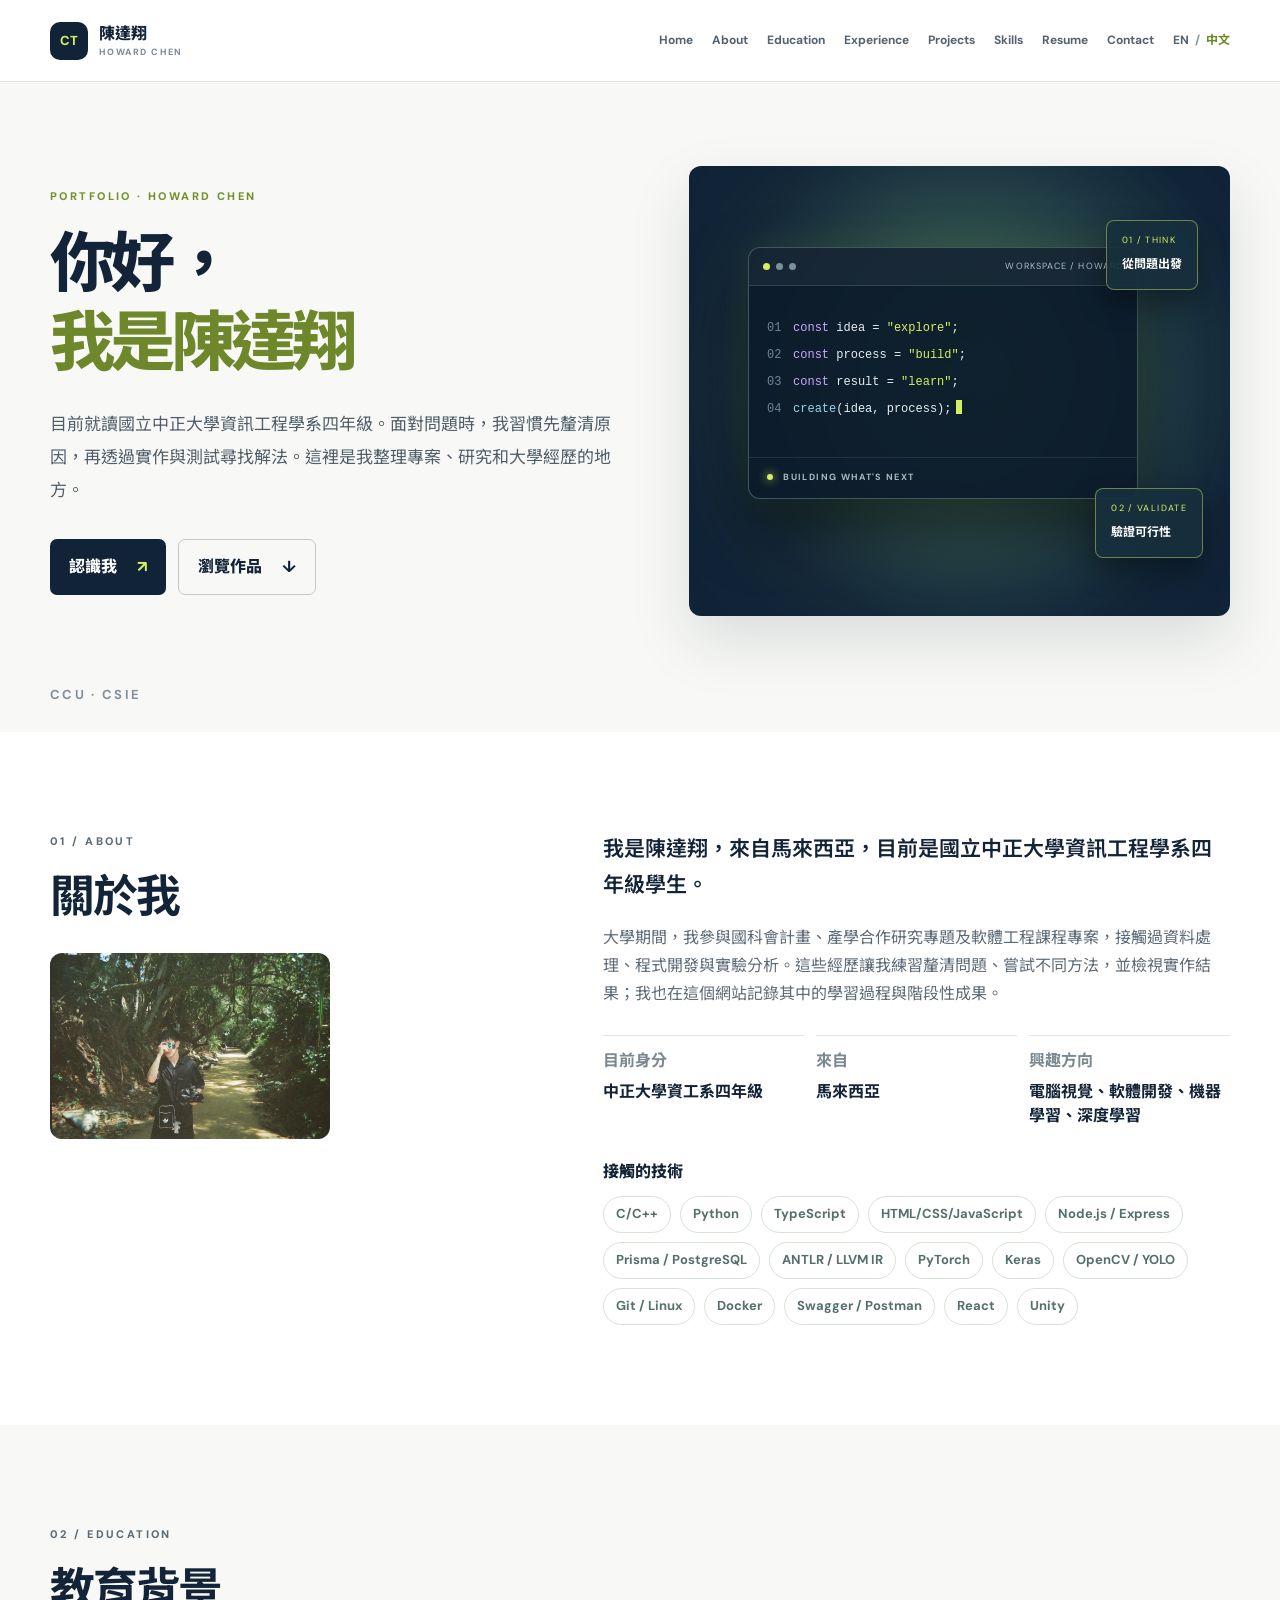
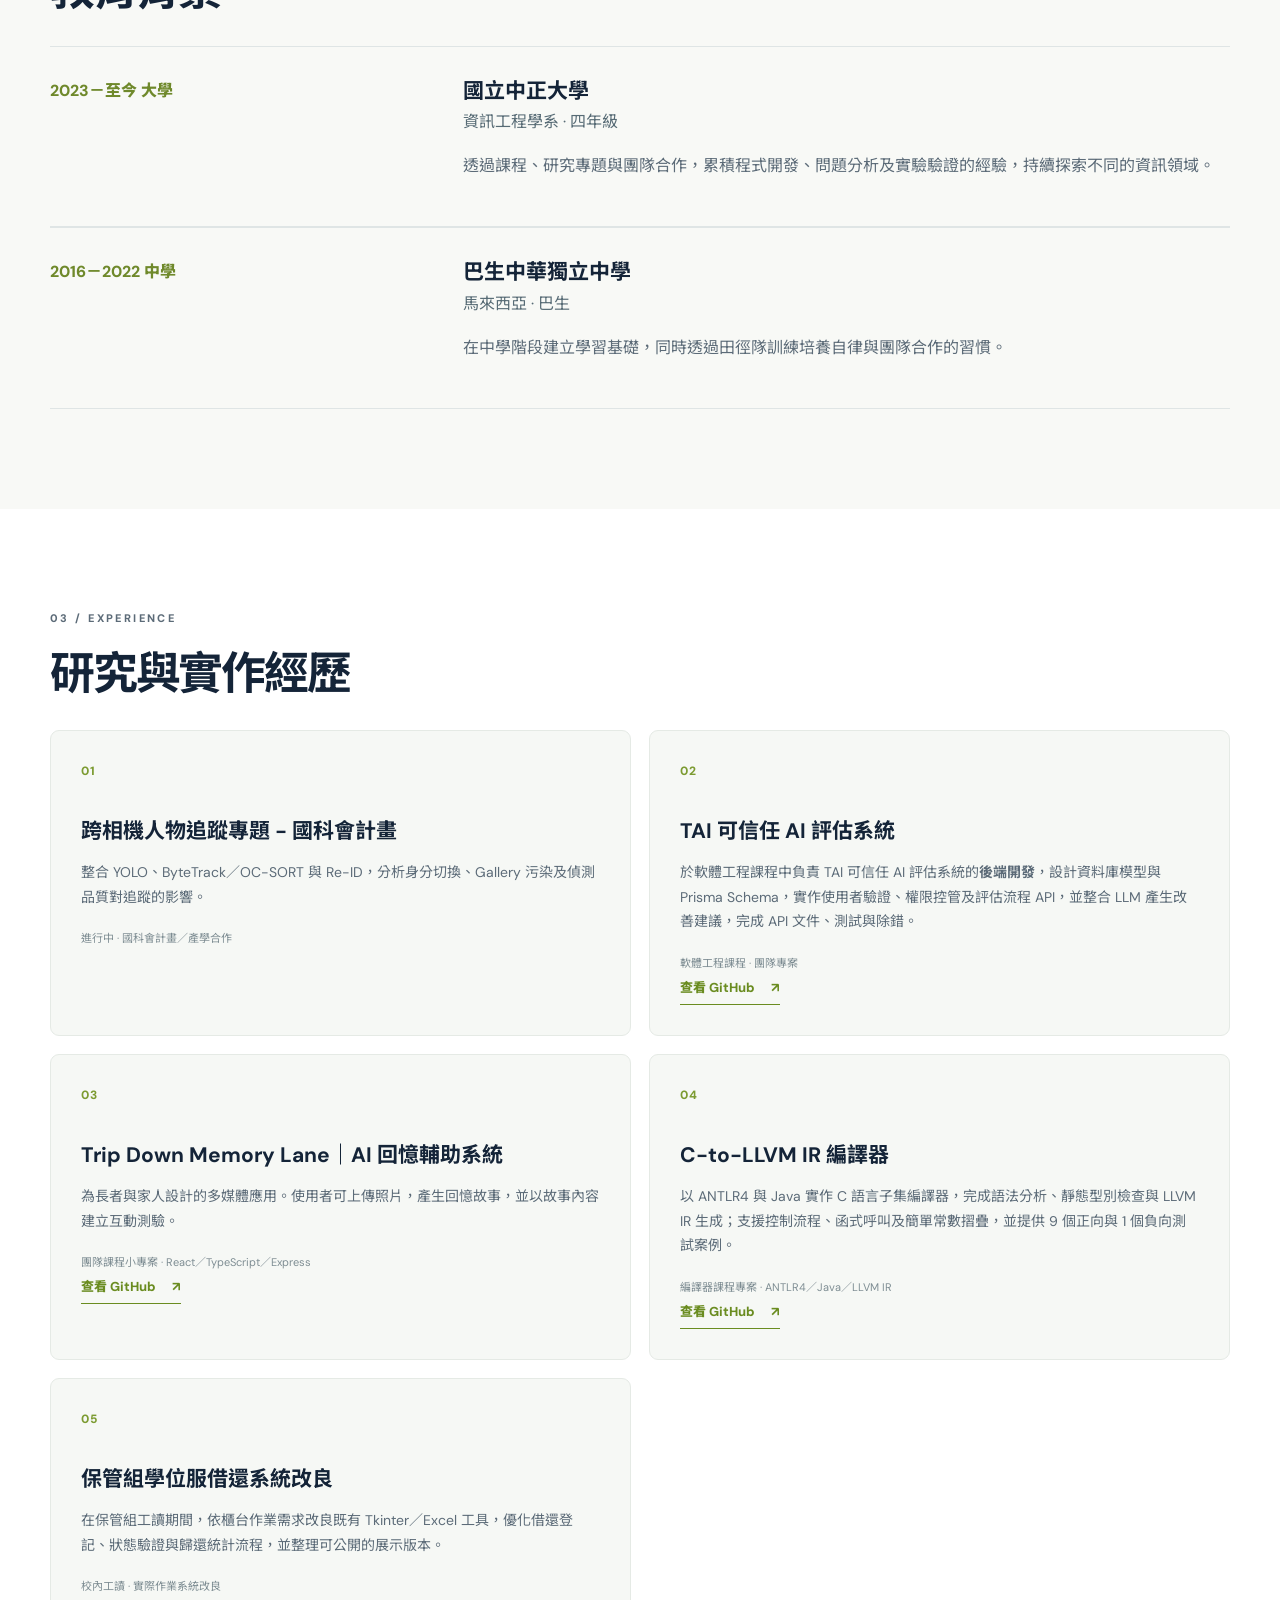
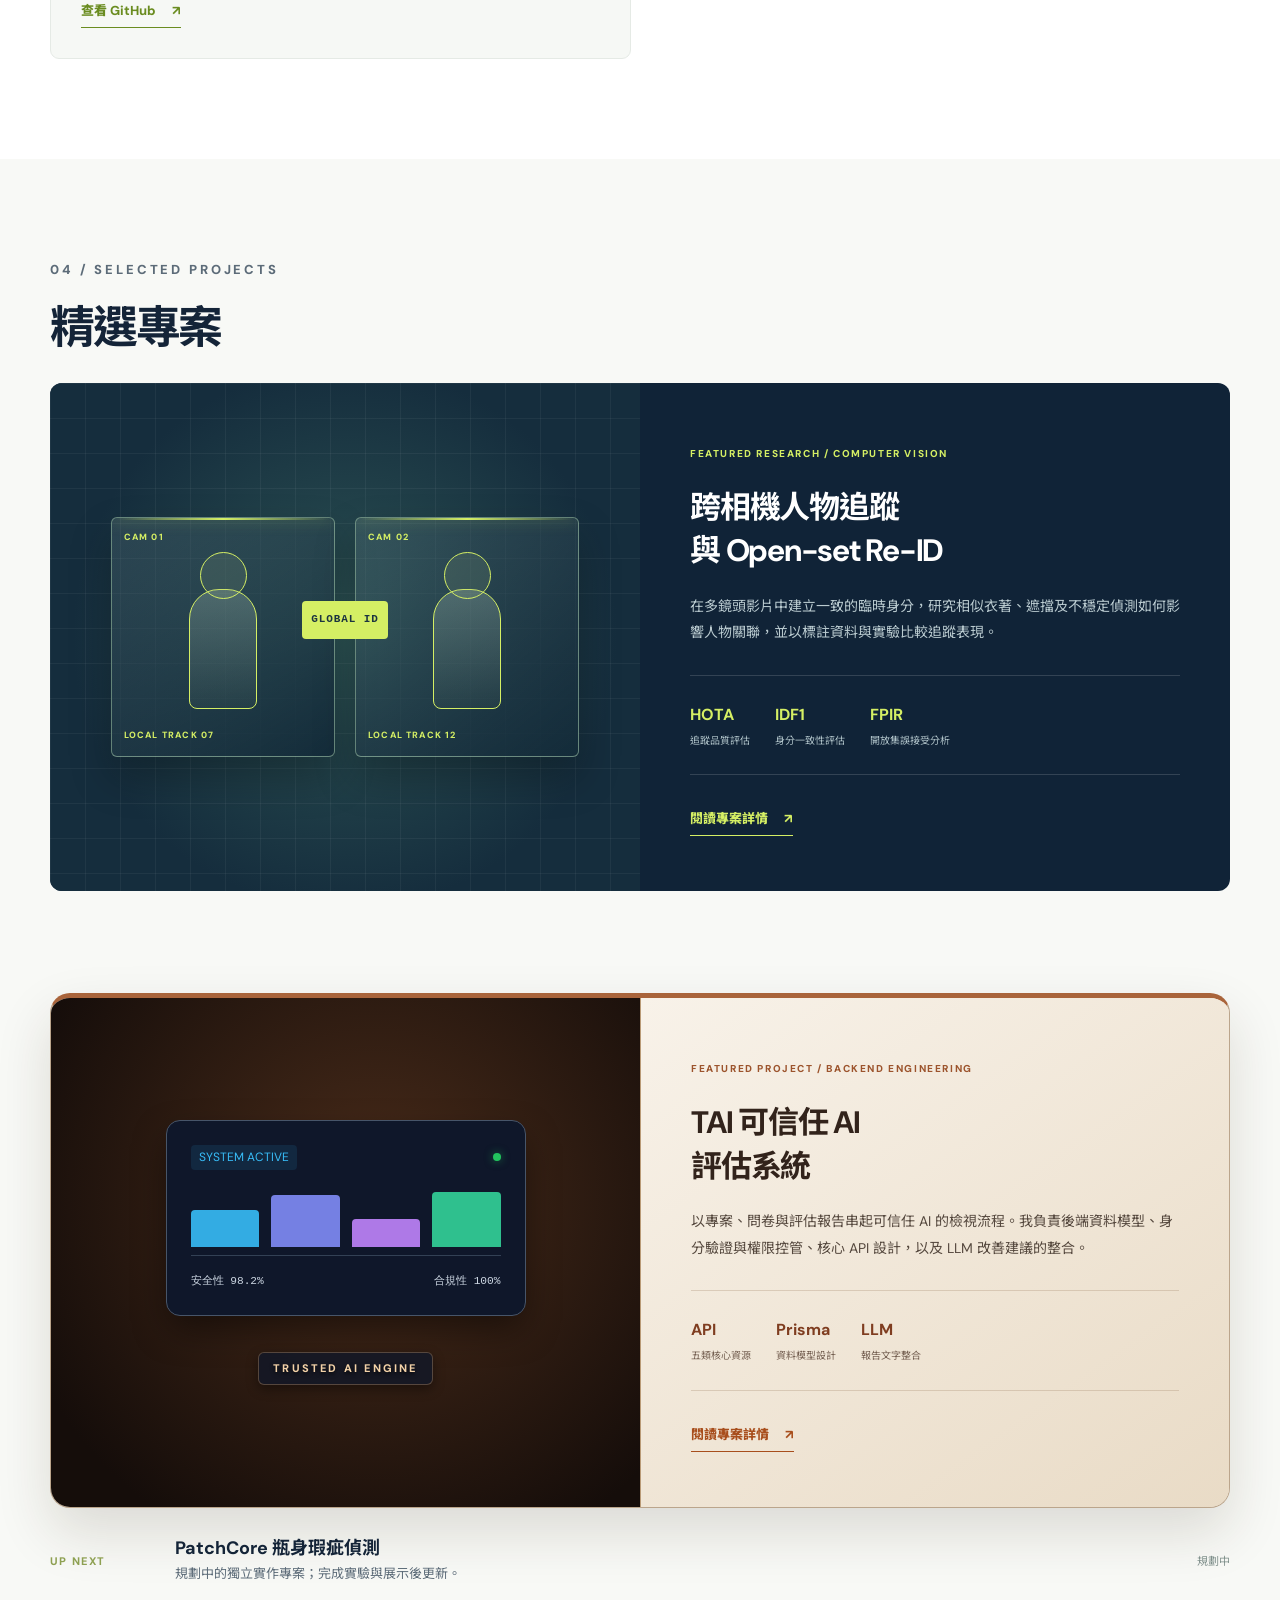
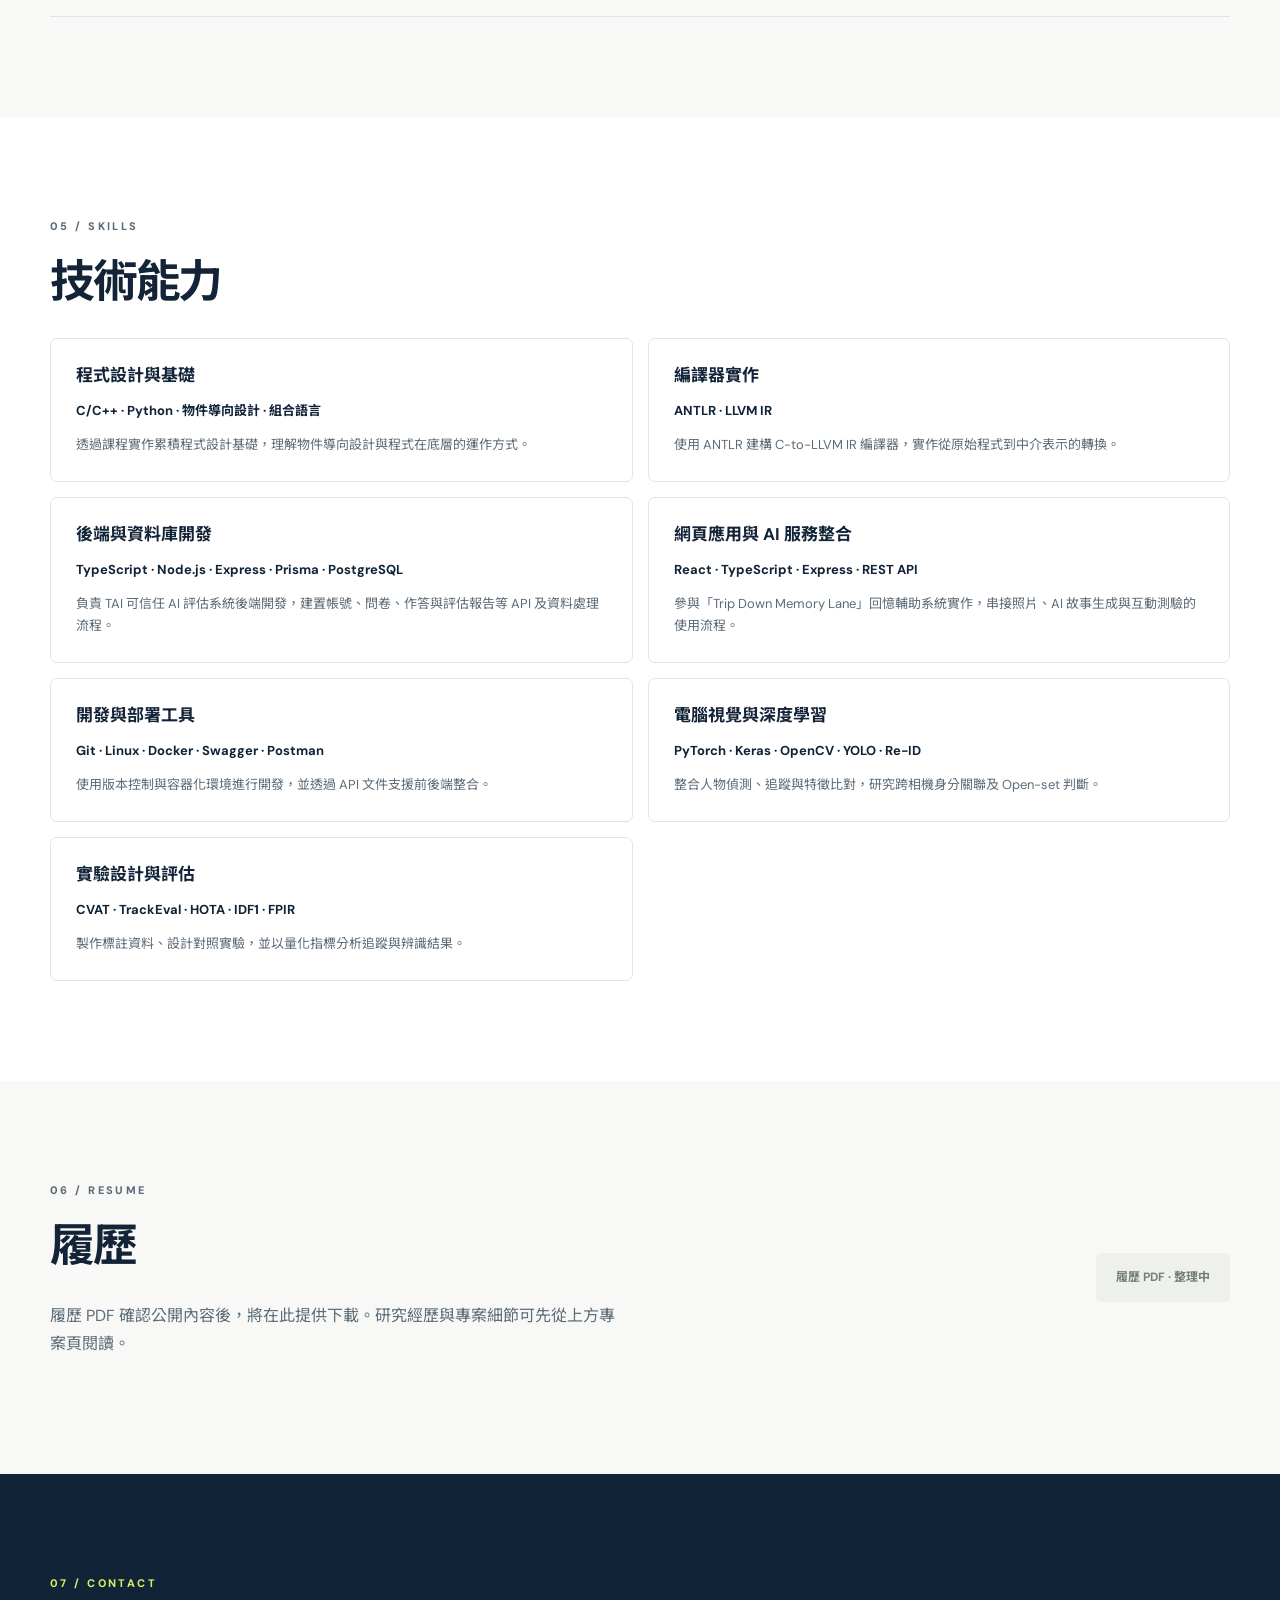
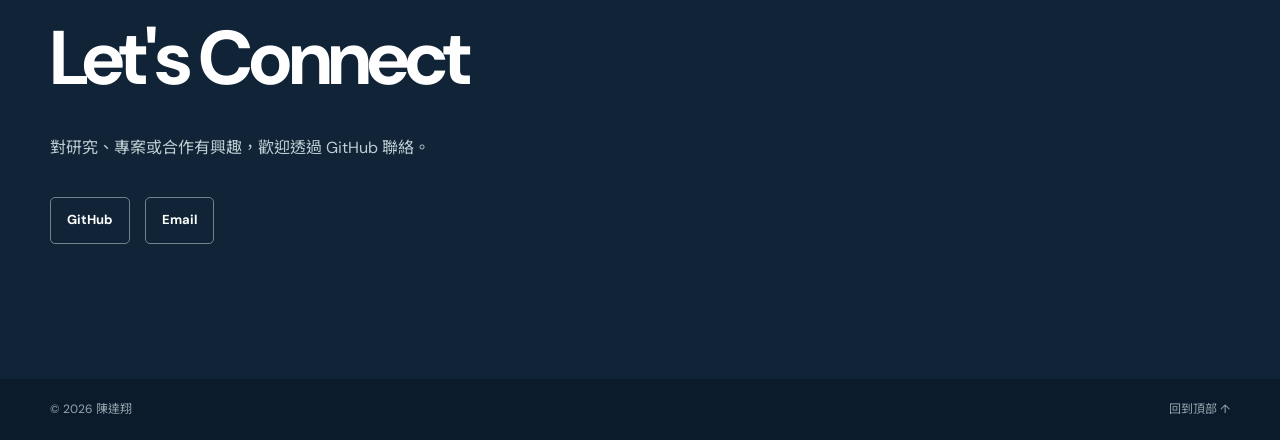
==== index-zh.html @ be0fce3b "Deploy bilingual portfolio website" ====
<!doctype html>
<html lang="zh-Hant">
<head>
  <meta charset="utf-8">
  <meta name="viewport" content="width=device-width, initial-scale=1">
  <meta name="description" content="陳達翔的個人網站，展示學習背景、技術能力與專案作品。">
  <title>陳達翔｜研究與作品集</title>
  <link rel="alternate" hreflang="en" href="index.html">
  <link rel="alternate" hreflang="zh-Hant" href="index-zh.html">
  <link rel="stylesheet" href="assets/style.css">
</head>
<body>
  <a class="skip" href="#main">跳至主要內容</a>

  <header class="site-header">
    <a class="brand" href="#home">
      <span class="brand-mark">CT</span>
      <span>陳達翔 <small>HOWARD CHEN</small></span>
    </a>

    <button
      class="menu-button"
      type="button"
      aria-expanded="false"
      aria-controls="site-nav"
    >
      選單 <span>☰</span>
    </button>

    <nav id="site-nav" aria-label="主要導覽">
      <a href="#home">Home</a>
      <a href="#about">About</a>
      <a href="#education">Education</a>
      <a href="#experience">Experience</a>
      <a href="#projects">Projects</a>
      <a href="#skills">Skills</a>
      <a href="#resume">Resume</a>
      <a href="#contact">Contact</a>
      <span class="language-switch" aria-label="語言切換"><a href="index.html" data-lang-switch lang="en">EN</a><span aria-hidden="true">/</span><a href="index-zh.html" data-lang-switch aria-current="page" lang="zh-Hant">中文</a></span>
    </nav>
  </header>

  <main id="main">
    <section class="hero wrap" id="home">
      <div class="hero-copy">
        <p class="eyebrow">PORTFOLIO · HOWARD CHEN</p>
        <h1>你好，<br><em>我是陳達翔</em></h1>
        <p class="lead">目前就讀國立中正大學資訊工程學系四年級。面對問題時，我習慣先釐清原因，再透過實作與測試尋找解法。這裡是我整理專案、研究和大學經歷的地方。</p>

        <div class="actions">
          <a class="button primary" href="#about">
            認識我 <span>↗</span>
          </a>
          <a class="button secondary" href="#projects">
            瀏覽作品 <span>↓</span>
          </a>
        </div>
      </div>

      <div class="hero-art hero-workspace" aria-hidden="true">
        <div class="workspace-glow"></div>

        <div class="workspace-window">
          <div class="workspace-toolbar">
            <span></span><span></span><span></span>
            <small>WORKSPACE / HOWARD</small>
          </div>

          <div class="workspace-content">
            <div class="workspace-line"><i>01</i><span class="code-purple">const</span> idea = <span class="code-green">"explore"</span>;</div>
            <div class="workspace-line"><i>02</i><span class="code-purple">const</span> process = <span class="code-green">"build"</span>;</div>
            <div class="workspace-line"><i>03</i><span class="code-purple">const</span> result = <span class="code-green">"learn"</span>;</div>
            <div class="workspace-line"><i>04</i><span class="code-blue">create</span>(idea, process);<b class="cursor"></b></div>
          </div>

          <div class="workspace-footer">
            <span class="workspace-live"></span>
            BUILDING WHAT'S NEXT
          </div>
        </div>

        <div class="workspace-note note-top">
          <small>01 / THINK</small>
          <strong>從問題出發</strong>
        </div>
        <div class="workspace-note note-bottom">
          <small>02 / VALIDATE</small>
          <strong>驗證可行性</strong>
        </div>
      </div>

      <div class="hero-foot">
        <span>CCU · CSIE</span>
      </div>
    </section>

    <section class="section light" id="about">
      <div class="wrap two-col">
        <div>
          <p class="eyebrow">01 / ABOUT</p>
          <h2>關於我</h2>
          <div class="about-photo">
            <img src="assets/me.jpg" alt="陳達翔">
          </div>
        </div>

        <div>
          <p class="body-large">我是陳達翔，來自馬來西亞，目前是國立中正大學資訊工程學系四年級學生。</p>
          <p>大學期間，我參與國科會計畫、產學合作研究專題及軟體工程課程專案，接觸過資料處理、程式開發與實驗分析。這些經歷讓我練習釐清問題、嘗試不同方法，並檢視實作結果；我也在這個網站記錄其中的學習過程與階段性成果。</p>

          <div class="about-facts">
            <div>
              <span>目前身分</span>
              <strong>中正大學資工系四年級</strong>
            </div>
            <div>
              <span>來自</span>
              <strong>馬來西亞</strong>
            </div>
            <div>
              <span>興趣方向</span>
              <strong>電腦視覺、軟體開發、機器學習、深度學習</strong>
            </div>
          </div>

          <p class="about-label">接觸的技術</p>
          <div class="tag-row">
            <span>C/C++</span>
            <span>Python</span>
            <span>TypeScript</span>
            <span>HTML/CSS/JavaScript</span>
            <span>Node.js / Express</span>
            <span>Prisma / PostgreSQL</span>
            <span>ANTLR / LLVM IR</span>
            <span>PyTorch</span>
            <span>Keras</span>
            <span>OpenCV / YOLO</span>
            <span>Git / Linux</span>
            <span>Docker</span>
            <span>Swagger / Postman</span>
            <span>React</span>
            <span>Unity</span>
          </div>
        </div>
      </div>
    </section>

    <section class="section" id="education">
      <div class="wrap">
        <p class="eyebrow">02 / EDUCATION</p>
        <h2>教育背景</h2>

        <article class="timeline-card">
          <div class="timeline-date">
            <span>2023－至今</span>
            <span>大學</span>
          </div>
          <div>
            <h3>國立中正大學</h3>
            <p class="subtitle">資訊工程學系 · 四年級</p>
            <p>透過課程、研究專題與團隊合作，累積程式開發、問題分析及實驗驗證的經驗，持續探索不同的資訊領域。</p>
          </div>
        </article>

        <article class="timeline-card">
          <div class="timeline-date">
            <span>2016－2022</span>
            <span>中學</span>
          </div>
          <div>
            <h3>巴生中華獨立中學</h3>
            <p class="subtitle">馬來西亞 · 巴生</p>
            <p>在中學階段建立學習基礎，同時透過田徑隊訓練培養自律與團隊合作的習慣。</p>
          </div>
        </article>
      </div>
    </section>

  <section class="section light" id="experience">
    <div class="wrap">
      <p class="eyebrow">03 / EXPERIENCE</p>
      <h2>研究與實作經歷</h2>

      <div class="experience-grid">
        <article class="card">
          <span class="card-index">01</span>
          <h3>跨相機人物追蹤專題 - 國科會計畫</h3>
          <p>整合 YOLO、ByteTrack／OC-SORT 與 Re-ID，分析身分切換、Gallery 污染及偵測品質對追蹤的影響。</p>
          <span class="card-note">進行中 · 國科會計畫／產學合作</span>
        </article>

        <article class="card">
          <span class="card-index">02</span>
          <h3>TAI 可信任 AI 評估系統</h3>
          <p>於軟體工程課程中負責 TAI 可信任 AI 評估系統的<b>後端開發</b>，設計資料庫模型與 Prisma Schema，實作使用者驗證、權限控管及評估流程 API，並整合 LLM 產生改善建議，完成 API 文件、測試與除錯。</p>
          <span class="card-note">軟體工程課程 · 團隊專案</span>
          <a class="text-link"
            href="https://github.com/TAI-trustworthy-ai-lab"
            target="_blank"
            rel="noopener noreferrer">
            查看 GitHub <span>↗</span>
          </a>
        </article>

        <article class="card">
          <span class="card-index">03</span>
          <h3>Trip Down Memory Lane｜AI 回憶輔助系統</h3>
          <p>為長者與家人設計的多媒體應用。使用者可上傳照片，產生回憶故事，並以故事內容建立互動測驗。</p>
          <span class="card-note">團隊課程小專案 · React／TypeScript／Express</span>
          <a class="text-link"
            href="https://github.com/TripDownMemoryLane/TripDownMemoryLane-final"
            target="_blank"
            rel="noopener noreferrer">
            查看 GitHub <span>↗</span>
          </a>
        </article>

        <article class="card">
          <span class="card-index">04</span>
          <h3>C-to-LLVM IR 編譯器</h3>
          <p>以 ANTLR4 與 Java 實作 C 語言子集編譯器，完成語法分析、靜態型別檢查與 LLVM IR 生成；支援控制流程、函式呼叫及簡單常數摺疊，並提供 9 個正向與 1 個負向測試案例。</p>
          <span class="card-note">編譯器課程專案 · ANTLR4／Java／LLVM IR</span>
          <a class="text-link"
            href="https://github.com/cts0424/c-subset-to-llvm-ir"
            target="_blank"
            rel="noopener noreferrer">
            查看 GitHub <span>↗</span>
          </a>
        </article>

        <article class="card">
          <span class="card-index">05</span>
          <h3>保管組學位服借還系統改良</h3>
          <p>在保管組工讀期間，依櫃台作業需求改良既有 Tkinter／Excel 工具，優化借還登記、狀態驗證與歸還統計流程，並整理可公開的展示版本。</p>
          <span class="card-note">校內工讀 · 實際作業系統改良</span>
          <a class="text-link"
            href="https://github.com/cts0424/graduation-gown-return-system"
            target="_blank"
            rel="noopener noreferrer">
            查看 GitHub <span>↗</span>
          </a>
        </article>
      </div>
    </div>
  </section>

    <section class="section projects-section" id="projects">
      <div class="wrap">
        <div class="section-top">
          <div>
            <p class="eyebrow">04 / SELECTED PROJECTS</p>
            <h2>精選專案</h2>
          </div>
        </div>

        <article class="featured">
          <div class="featured-visual">
            <div class="camera cam-a">
              <span>CAM 01</span>
              <div class="person"></div>
              <small>LOCAL TRACK 07</small>
            </div>

            <div class="connector">GLOBAL ID</div>

            <div class="camera cam-b">
              <span>CAM 02</span>
              <div class="person"></div>
              <small>LOCAL TRACK 12</small>
            </div>
          </div>

          <div class="featured-content">
            <span class="project-type">FEATURED RESEARCH / COMPUTER VISION</span>
            <h3>跨相機人物追蹤<br>與 Open-set Re-ID</h3>
            <p>在多鏡頭影片中建立一致的臨時身分，研究相似衣著、遮擋及不穩定偵測如何影響人物關聯，並以標註資料與實驗比較追蹤表現。</p>

            <div class="metric-grid">
              <div>
                <strong>HOTA</strong>
                <span>追蹤品質評估</span>
              </div>
              <div>
                <strong>IDF1</strong>
                <span>身分一致性評估</span>
              </div>
              <div>
                <strong>FPIR</strong>
                <span>開放集誤接受分析</span>
              </div>
            </div>

            <a class="text-link" href="projects/reid-zh.html">
              閱讀專案詳情 <span>↗</span>
            </a>
          </div>
        </article>

        <article class="featured tai-featured" aria-labelledby="tai-feature-title">
          <div class="featured-visual tai-visual" aria-hidden="true">
            <div class="tai-dashboard-card">
              <div class="tai-header">
                <span class="badge">SYSTEM ACTIVE</span>
                <span class="status-dot"></span>
              </div>
              <div class="tai-body">
                <div class="bar-chart">
                  <span style="height: 60%;"></span>
                  <span style="height: 85%;"></span>
                  <span style="height: 45%;"></span>
                  <span style="height: 90%;"></span>
                </div>
                <div class="tai-metrics-preview">
                  <span>安全性 98.2%</span>
                  <span>合規性 100%</span>
                </div>
              </div>
            </div>
            <span class="tai-visual-caption">TRUSTED AI ENGINE</span>
          </div>

          <div class="featured-content">
            <span class="project-type">FEATURED PROJECT / BACKEND ENGINEERING</span>
            <h3 id="tai-feature-title">TAI 可信任 AI<br>評估系統</h3>
            <p>以專案、問卷與評估報告串起可信任 AI 的檢視流程。我負責後端資料模型、身分驗證與權限控管、核心 API 設計，以及 LLM 改善建議的整合。</p>
            <div class="metric-grid tai-capabilities">
              <div><strong>API</strong><span>五類核心資源</span></div>
              <div><strong>Prisma</strong><span>資料模型設計</span></div>
              <div><strong>LLM</strong><span>報告文字整合</span></div>
            </div>
            <a class="text-link" href="projects/tai-zh.html">閱讀專案詳情 <span aria-hidden="true">↗</span></a>
          </div>
        </article>


        <div class="upcoming">
          <span>UP NEXT</span>
          <div>
            <h3>PatchCore 瓶身瑕疵偵測</h3>
            <p>規劃中的獨立實作專案；完成實驗與展示後更新。</p>
          </div>
          <span class="status">規劃中</span>
        </div>
      </div>
    </section>

    <section class="section light" id="skills">
      <div class="wrap">
        <p class="eyebrow">05 / SKILLS</p>
        <h2>技術能力</h2>

        <div class="skill-grid">
          <div>
            <h3>程式設計與基礎</h3>
            <p class="skill-tools">C/C++ · Python · 物件導向設計 · 組合語言</p>
            <p>透過課程實作累積程式設計基礎，理解物件導向設計與程式在底層的運作方式。</p>
          </div>

          <div>
            <h3>編譯器實作</h3>
            <p class="skill-tools">ANTLR · LLVM IR</p>
            <p>使用 ANTLR 建構 C-to-LLVM IR 編譯器，實作從原始程式到中介表示的轉換。</p>
          </div>

          <div>
            <h3>後端與資料庫開發</h3>
            <p class="skill-tools">TypeScript · Node.js · Express · Prisma · PostgreSQL</p>
            <p>負責 TAI 可信任 AI 評估系統後端開發，建置帳號、問卷、作答與評估報告等 API 及資料處理流程。</p>
          </div>

            <div>
            <h3>網頁應用與 AI 服務整合</h3>
            <p class="skill-tools">React · TypeScript · Express · REST API</p>
            <p>參與「Trip Down Memory Lane」回憶輔助系統實作，串接照片、AI 故事生成與互動測驗的使用流程。</p>
          </div>

          <div>
            <h3>開發與部署工具</h3>
            <p class="skill-tools">Git · Linux · Docker · Swagger · Postman</p>
            <p>使用版本控制與容器化環境進行開發，並透過 API 文件支援前後端整合。</p>
          </div>

          <div>
            <h3>電腦視覺與深度學習</h3>
            <p class="skill-tools">PyTorch · Keras · OpenCV · YOLO · Re-ID</p>
            <p>整合人物偵測、追蹤與特徵比對，研究跨相機身分關聯及 Open-set 判斷。</p>
          </div>

          <div>
            <h3>實驗設計與評估</h3>
            <p class="skill-tools">CVAT · TrackEval · HOTA · IDF1 · FPIR</p>
            <p>製作標註資料、設計對照實驗，並以量化指標分析追蹤與辨識結果。</p>
          </div>
        </div>
      </div>
    </section>

    <section class="section" id="resume">
      <div class="wrap resume-row">
        <div>
          <p class="eyebrow">06 / RESUME</p>
          <h2>履歷</h2>
          <p>履歷 PDF 確認公開內容後，將在此提供下載。研究經歷與專案細節可先從上方專案頁閱讀。</p>
        </div>
        <span class="disabled-link" aria-label="履歷即將提供">履歷 PDF · 整理中</span>
      </div>
    </section>

    <section class="section contact-section" id="contact">
      <div class="wrap">
        <p class="eyebrow">07 / CONTACT</p>
        <h2>Let's Connect</h2>
        <p>對研究、專案或合作有興趣，歡迎透過 GitHub 聯絡。</p>

        <div class="contact-links">
          <a href="https://github.com/cts0424" target="_blank" rel="noopener noreferrer">
            GitHub
          </a>
          <a href="mailto:tatsiangchen@gmail.com">
            Email
          </a>
        </div>
      </div>
    </section>
  </main>

  <footer class="footer">
    <div class="wrap">
      <span>© <span id="year"></span> 陳達翔</span>
      <a href="#home">回到頂部 ↑</a>
    </div>
  </footer>

  <script src="assets/main.js"></script>
</body>
</html>
---- assets/style.css ----
@import url('https://fonts.googleapis.com/css2?family=DM+Sans:wght@400;500;600;700&family=Noto+Sans+TC:wght@400;500;600;700;800&display=swap');
:root {
    --ink:#142438;
    --muted:#5c6b78;
    --paper:#f8f9f6;
    --white:#fff;
    --accent:#d5ef64;
    --line:#dfe5e5;
    --dark:#102337
}

* {
    box-sizing:border-box
}

html {
    scroll-behavior:smooth
}

body {
    margin:0;
    color:var(--ink);
    background:var(--paper);
    font-family:'DM Sans','Noto Sans TC',sans-serif;
    line-height:1.75
}

a {
    color:inherit;
    text-decoration:none
}

button {
    font:inherit
}

.wrap {
    width:min(1180px,calc(100% - 64px));
    margin:auto
}

.skip {
    position:absolute;
    top:-100px;
    left:12px;
    background:var(--accent);
    z-index:20;
    padding:8px
}

.skip:focus {
    top:8px
}

.site-header {
    height:82px;
    display:flex;
    align-items:center;
    justify-content:space-between;
    gap:24px;
    padding:0 max(32px,calc((100vw - 1180px)/2));
    background:#fff;
    border-bottom:1px solid var(--line);
    position:sticky;
    top:0;
    z-index:10
}

.brand {
    display:flex;
    align-items:center;
    gap:11px;
    font-size:16px;
    font-weight:800;
    line-height:1.2;
    white-space:nowrap
}

.brand small {
    display:block;
    margin-top:4px;
    font-size:9px;
    font-weight:700;
    letter-spacing:.16em;
    color:#7a8994
}

.brand-mark {
    display:grid;
    place-items:center;
    width:38px;
    height:38px;
    background:var(--dark);
    color:var(--accent);
    border-radius:10px;
    font-size:13px;
    letter-spacing:.02em
}

.site-header nav {
    display:flex;
    align-items:center;
    gap:19px
}

.site-header nav a {
    font-size:12px;
    font-weight:700;
    color:#526270;
    transition:color .2s
}

.site-header nav a:hover,.back-link:hover {
    color:#829a17
}

.menu-button {
    display:none
}

.back-link {
    font-size:13px;
    font-weight:700
}

.hero {
    min-height:650px;
    display:grid;
    grid-template-columns:1.05fr .95fr;
    align-items:center;
    gap:40px;
    position:relative;
    padding-top:46px;
    padding-bottom:78px
}

.hero-copy {
    position:relative;
    z-index:1
}

.eyebrow {
    font-size:11px;
    font-weight:800;
    letter-spacing:.22em;
    color:#719129;
    text-transform:uppercase;
    margin:0 0 18px
}

.hero h1,.detail-hero h1 {
    font-size:clamp(42px,5.1vw,72px);
    letter-spacing:-.07em;
    line-height:1.22;
    margin:0 0 25px;
    font-weight:800
}

.hero h1 em,.detail-hero h1 em {
    font-style:normal;
    color:#6d872a
}

.lead {
    font-size:17px;
    line-height:1.95;
    max-width:590px;
    color:#4f5e6a
}

.actions {
    display:flex;
    gap:12px;
    margin-top:32px
}

.button {
    display:inline-flex;
    gap:20px;
    justify-content:space-between;
    align-items:center;
    padding:13px 19px;
    border-radius:7px;
    font-size:16px;
    font-weight:800
}

.button.primary {
    background:var(--dark);
    color:#fff
}

.button.primary span {
    color:var(--accent)
}

.button.secondary {
    border:1px solid #bfc9cb
}

.hero-art {
    height:450px;
    position:relative;
    overflow:hidden;
    border-radius:12px;
    background:radial-gradient(circle at 58% 43%,#334f56,#112639 60%,#0d1c2e);
    box-shadow:0 25px 60px #10233720
}

.grid {
    position:absolute;
    inset:0;
    background-image:linear-gradient(#ffffff12 1px,transparent 1px),linear-gradient(90deg,#ffffff12 1px,transparent 1px);
    background-size:44px 44px;
    transform:perspective(400px) rotateX(20deg) scale(1.3)
}

.orbit {
    position:absolute;
    border:1px solid #d5ef6480;
    border-radius:50%;
    left:50%;
    top:48%;
    transform:translate(-50%,-50%)
}

.orbit-a {
    width:240px;
    height:240px;
    box-shadow:0 0 70px #d5ef641a
}

.orbit-b {
    width:350px;
    height:350px;
    border-color:#d5ef6429
}

.signal {
    position:absolute;
    width:13px;
    height:13px;
    border-radius:50%;
    background:var(--accent);
    box-shadow:0 0 0 9px #d5ef6426,0 0 32px var(--accent)
}

.s1 {
    left:28%;
    top:28%
}

.s2 {
    left:67%;
    top:52%
}

.s3 {
    left:45%;
    top:73%
}

.art-label,.art-number {
    position:absolute;
    color:#dce8d2;
    font-size:10px;
    font-weight:800;
    letter-spacing:.14em
}

.art-label {
    left:26px;
    bottom:25px
}

.art-number {
    right:26px;
    top:24px
}

.hero-foot {
    position:absolute;
    bottom:25px;
    left:0;
    right:0;
    display:flex;
    justify-content:space-between;
    font-size:13px;
    letter-spacing:.18em;
    font-weight:700;
    color:#82909b
}

.section {
    padding:100px 0
}

.section.light {
    background:#fff
}

.section h2 {
    font-size:clamp(32px,3.5vw,50px);
    letter-spacing:-.05em;
    line-height:1.25;
    margin:0 0 28px
}

.section h3 {
    font-size:21px;
    line-height:1.4;
    margin:0 0 10px
}

.section p {
    color:var(--muted)
}

.two-col,.detail-grid {
    display:grid;
    grid-template-columns:1fr 1.3fr;
    gap:70px
}

.body-large {
    font-size:21px;
    line-height:1.7!important;
    font-weight:600;
    color:var(--ink)!important;
    margin-top:0
}

.tag-row {
    display:flex;
    gap:9px;
    flex-wrap:wrap;
    margin-top:27px
}

.tag-row span {
    border:1px solid #d7e2d7;
    border-radius:50px;
    padding:6px 12px;
    font-size:13px;
    font-weight:700;
    color:#55706c
}

.timeline-card {
    display:grid;
    grid-template-columns:1fr 2fr;
    gap:30px;
    padding:30px 0;
    border-top:1px solid var(--line);
    border-bottom:1px solid var(--line)
}

.timeline-date {
    font-size:16px;
    font-weight:800;
    color:#6f892b
}

.timeline-card h3 {
    margin:0
}

.subtitle {
    margin:2px 0 12px;
    color:#576b75!important
}

.experience-grid,.experiment-grid {
    display:grid;
    grid-template-columns:repeat(2,1fr);
    gap:18px
}

.card {
    padding:30px;
    background:#f6f8f5;
    border:1px solid #e5eae5;
    border-radius:9px;
    min-height:230px
}

.card-index {
    display:block;
    font-size:12px;
    letter-spacing:.1em;
    color:#7c9b31;
    font-weight:800;
    margin-bottom:35px
}

.card p {
    font-size:14px
}

.card-note {
    display:block;
    color:#7e8d93;
    font-size:11px;
    margin-top:20px
}

.section-top {
    display:flex;
    justify-content:space-between;
    align-items:end;
    gap:30px;
    margin-bottom:27px
}

.section-top h2 {
    margin:0
}

.section-top p {
    text-align:right;
    font-size:13px
}

.featured {
    display:grid;
    grid-template-columns:1fr 1fr;
    min-height:480px;
    background:var(--dark);
    border-radius:12px;
    overflow:hidden;
    color:#fff
}

.featured-visual {
    position:relative;
    display:flex;
    align-items:center;
    justify-content:center;
    gap:20px;
    overflow:hidden;
    background:radial-gradient(circle at 50% 50%,#2d5455,#152d3d 70%)
}

.featured-visual:before {
    content:'';
    position:absolute;
    inset:0;
    background-image:linear-gradient(#ffffff0c 1px,transparent 1px),linear-gradient(90deg,#ffffff0c 1px,transparent 1px);
    background-size:35px 35px
}

.camera {
    width:38%;
    height:240px;
    position:relative;
    border:1px solid #a5c8aa8c;
    border-radius:6px;
    background:linear-gradient(145deg,#77929a38,#142c3a);
    box-shadow:0 20px 40px #0004
}

.camera span,.camera small {
    position:absolute;
    left:12px;
    color:var(--accent);
    font-size:9px;
    letter-spacing:.13em;
    font-weight:800
}

.camera span {
    top:12px
}

.camera small {
    bottom:12px
}

.person {
    position:absolute;
    left:50%;
    top:50%;
    width:68px;
    height:120px;
    transform:translate(-50%,-40%);
    border:1px solid var(--accent);
    border-radius:30px 30px 8px 8px;
    background:linear-gradient(#b7d1c044,#8fa77f10)
}

.person:before {
    content:'';
    position:absolute;
    width:45px;
    height:45px;
    border-radius:50%;
    border:1px solid var(--accent);
    top:-38px;
    left:10px;
    background:#8fa77f2b
}

.connector {
    position: absolute;
    z-index: 2;
    top: 43%;
    background: var(--accent);
    color: #1c3440;
    font-family: 'JetBrains Mono', monospace; 
    font-size: 11px;       
    font-weight: 600;     
    letter-spacing: .08em; 
    padding: 9px;
    border-radius: 4px;
}

.featured-content {
    padding:55px 50px
}

.project-type {
    font-size:10px;
    letter-spacing:.16em;
    color:var(--accent);
    font-weight:800
}

.featured h3 {
    font-size:31px;
    letter-spacing:-.04em;
    margin:20px 0
}

.featured p {
    color:#bacbd0;
    line-height:1.9;
    font-size:14px
}

.metric-grid {
    display:flex;
    gap:25px;
    padding:25px 0;
    border-top:1px solid #ffffff25;
    border-bottom:1px solid #ffffff25;
    margin:29px 0
}

.metric-grid div {
    display:grid;
    gap:3px
}

.metric-grid strong {
    font-size:16px;
    color:var(--accent)
}

.metric-grid span {
    font-size:10px;
    color:#afc2c8
}

.text-link {
    display:inline-flex;
    gap:16px;
    font-size:13px;
    font-weight:800;
    color:#6a8c20;
    border-bottom:1px solid currentColor;
    padding-bottom:4px
}

.featured .text-link {
    color:var(--accent)
}

.upcoming {
    display:flex;
    align-items:center;
    gap:35px;
    border-bottom:1px solid var(--line);
    padding:28px 0
}

.upcoming>span:first-child {
    font-size:11px;
    font-weight:800;
    letter-spacing:.12em;
    color:#8ea052;
    min-width:90px
}

.upcoming h3 {
    font-size:18px;
    margin:0
}

.upcoming p {
    font-size:13px;
    margin:2px 0
}

.status {
    font-size:11px;
    white-space:nowrap;
    margin-left:auto;
    color:#80908c
}

.skill-grid {
    display:grid;
    grid-template-columns:repeat(2,1fr);
    gap:15px
}

.skill-grid>div {
    padding:25px;
    border:1px solid var(--line);
    border-radius:7px
}

.skill-grid h3 {
    font-size:17px
}

.skill-grid p {
    font-size:13px;
    margin:0
}

.resume-row {
    display:flex;
    justify-content:space-between;
    align-items:center;
    gap:45px
}

.resume-row p {
    max-width:570px
}

.disabled-link {
    padding:14px 20px;
    background:#eef1eb;
    color:#738079;
    border-radius:5px;
    font-size:12px;
    font-weight:700;
    white-space:nowrap
}

.contact-section {
    background:var(--dark);
    color:#fff
}

.contact-section .eyebrow {
    color:var(--accent)
}

.contact-section h2 {
    font-size:clamp(44px,6vw,76px)
}

.contact-section p {
    color:#bdcdd0
}

.contact-links {
    display:flex;
    gap:15px;
    margin:35px 0
}

.contact-links a,.contact-links span {
    border:1px solid #72848b;
    padding:11px 16px;
    border-radius:5px;
    font-size:13px;
    font-weight:700
}

.contact-links a:hover {
    background:var(--accent);
    color:var(--dark)
}

.contact-section small {
    color:#8ba0a7;
    font-size:11px
}

.footer {
    background:#0c1b2b;
    color:#93a8ae;
    font-size:12px
}

.footer .wrap {
    display:flex;
    justify-content:space-between;
    padding:20px 0
}

.detail-hero {
    padding-top:100px;
    padding-bottom:90px
}

.detail-hero .lead {
    max-width:730px
}

.pipeline {
  display: grid;
  grid-template-columns: repeat(5, minmax(0, 1fr));
  gap: 32px;
  margin: 40px 0;
}

.pipeline span {
  position: relative;
  display: grid;
  place-items: center;
  min-width: 0;
  padding: 23px 10px;
  text-align: center;
  background: var(--dark);
  color: #fff;
  border-radius: 6px;
  font-weight: 700;
  font-size: 13px;
}

.pipeline span + span::before {
  content: '→';
  position: absolute;
  left: -28px;
  top: 50%;
  width: 24px;
  margin: 0;
  transform: translateY(-50%);
  color: #6d8b2a;
  font-size: 20px;
}

.muted,.note {
    font-size:13px
}

.experiment-grid {
    grid-template-columns:repeat(3,1fr)
}

.experiment-grid .card {
    background:#fff
}

.note {
    margin-top:22px
}

@media(max-width:950px) {
    .site-header nav {
        gap:10px
    }

    .site-header nav a {
        font-size:10px
    }

    .hero {
        gap:22px
    }

    .featured-content {
        padding:36px
    }

    .metric-grid {
        gap:12px
    }

}

@media(max-width:760px) {
    .wrap {
        width:min(100% - 36px,560px)
    }

    .site-header {
        height:66px;
        padding:0 18px
    }

    .menu-button {
        display:flex;
        gap:10px;
        align-items:center;
        border:0;
        background:transparent;
        font-size:12px;
        font-weight:800
    }

    .site-header nav {
        display:none;
        position:absolute;
        top:66px;
        left:0;
        right:0;
        background:#fff;
        padding:20px;
        box-shadow:0 12px 20px #12283a20;
        grid-template-columns:repeat(2,1fr);
        gap:0
    }

    .site-header nav.open {
        display:grid
    }

    .site-header nav a {
        font-size:13px;
        padding:10px
    }

    .hero {
        display:block;
        min-height:0;
        padding:65px 0 70px
    }

    .hero h1,.detail-hero h1 {
        font-size:43px
    }

    .lead {
        font-size:15px
    }

    .hero-art {
        height:280px;
        margin:42px 0 20px
    }

    .hero-foot {
        bottom:22px
    }

    .section {
        padding:72px 0
    }

    .two-col,.detail-grid,.featured,.timeline-card,.experience-grid,.experiment-grid,.skill-grid {
        grid-template-columns:1fr
    }

    .two-col,.detail-grid {
        gap:12px
    }

    .section-top {
        display:block
    }

    .section-top p {
        text-align:left
    }

    .featured-visual {
        min-height:300px
    }

    .featured-content {
        padding:32px 25px
    }

    .featured h3 {
        font-size:25px
    }

    .metric-grid {
        justify-content:space-between
    }

    .upcoming {
        align-items:start;
        gap:15px
    }

    .upcoming>span:first-child {
        min-width:0
    }

    .status {
        display:none
    }

    .resume-row {
        display:block
    }

    .disabled-link {
        display:inline-block;
        margin-top:12px
    }

    .pipeline {
        grid-template-columns: 1fr;
        gap: 34px;
    }

    .pipeline span + span::before {
        content: '↓';
        left: 50%;
        top: -29px;
        transform: translateX(-50%);
    }

    .detail-hero {
        padding-top:65px;
        padding-bottom:65px
    }

}

.about-facts {
    display:grid;
    grid-template-columns:repeat(3,1fr);
    gap:12px;
    margin:27px 0 30px
}

.about-facts div {
    border-top:1px solid var(--line);
    padding-top:11px
}

.about-facts span {
    display:block;
    color:#7b8991;
    font-size:16px;
    font-weight:700;
    margin-bottom:5px
}

.about-facts strong {
    display:block;
    font-size:16px;
    line-height:1.5
}

.about-label {
    font-size:16px;
    font-weight:800;
    color:var(--ink)!important;
    margin:0
}

.about-label+.tag-row {
    margin-top:10px
}

.about-photo img {
    width: 100%;
    max-width: 280px;
    border-radius: 12px;
    object-fit: cover;
    display: block;
    transition: transform 0.3s ease, box-shadow 0.3s ease;
}

.about-photo img:hover {
    transform: scale(1.03);
    box-shadow: 0 10px 20px rgba(0, 0, 0, 0.15);
}

.skill-grid > div {
    display: flex;
    flex-direction: column;
    gap: 12px;
}

.skill-grid h3 {
    margin: 0;
}

.skill-grid p {
    line-height: 1.7;
}

.skill-grid .skill-tools {
    color: var(--dark);
    font-weight: 700;
}

.projects-section .tai-featured {
  margin-top: clamp(64px, 8vw, 104px);
  background: #f0e7da;
  color: #342720;
  border: 1px solid #bba58c;
  border-top: 5px solid #a9643b;
  border-radius: 20px;
  box-shadow: 0 24px 55px #33201124;
}

.projects-section .tai-featured .featured-visual {
  background: radial-gradient(circle at 55% 40%, #68432b, #261a16 76%);
}

.projects-section .tai-featured .featured-visual::before { display: none; }

.projects-section .tai-featured .featured-content {
  background: linear-gradient(145deg, #f8f2e9 0%, #e9dbc6 100%);
  border-left: 1px solid #b99a76;
}

.projects-section .tai-featured .project-type { color: #9c542d; }
.projects-section .tai-featured h3 { color: #32231b; }
.projects-section .tai-featured p { color: #55483e; }
.projects-section .tai-featured .metric-grid { border-color: #a98e7255; }
.projects-section .tai-featured .metric-grid span { color: #745f51; }
.projects-section .tai-featured .metric-grid strong { color: #7f3d20; }
.projects-section .tai-featured .text-link { color: #a84e1c; }

@media (max-width: 760px) {
  .projects-section .tai-featured { margin-top: 56px; }
  .projects-section .tai-featured .featured-content {
    border-left: 0;
    border-top: 1px solid #b99a76;
  }
}

.tai-dashboard-card {
  background: #0f172a;
  border: 1px solid #334155;
  border-radius: 12px;
  padding: 20px;
  width: 80%;
  box-shadow: 0 10px 25px -5px rgba(0, 0, 0, 0.3);
}

.tai-header {
  display: flex;
  justify-content: space-between;
  align-items: center;
  margin-bottom: 16px;
  font-size: 0.75rem;
  color: #94a3b8;
}

.tai-header .badge {
  background: rgba(56, 189, 248, 0.1);
  color: #38bdf8;
  padding: 2px 8px;
  border-radius: 4px;
}

.status-dot {
  width: 8px;
  height: 8px;
  background: #22c55e;
  border-radius: 50%;
  box-shadow: 0 0 8px rgba(34, 197, 94, 0.5);
}

.bar-chart {
  display: flex;
  align-items: flex-end;
  gap: 8px;
  height: 60px;
  margin-bottom: 12px;
  padding-bottom: 8px;
  border-bottom: 1px solid #1e293b;
}

.bar-chart span {
  flex: 1;
  background: #38bdf8;
  border-radius: 2px 2px 0 0;
  opacity: 0.8;
  transition: height 0.3s ease;
}

.bar-chart span:nth-child(2) { background: #818cf8; }
.bar-chart span:nth-child(3) { background: #c084fc; }
.bar-chart span:nth-child(4) { background: #34d399; }

.tai-metrics-preview {
  display: flex;
  justify-content: space-between;
  font-size: 0.7rem;
  color: #cbd5e1;
  font-family: monospace;
}

.reid-featured {
  background-color: #1e293b; 
  border-radius: 16px; 
  padding: 32px; 
}

@media(max-width:760px) {
    .about-facts {
        grid-template-columns:1fr;
        gap:10px
    }

    .about-facts div {
        padding-top:9px
    }

}

.projects-section .tai-featured .tai-visual {
  background: radial-gradient(circle at 55% 40%, #4a2c1a, #150d0a 85%);
  display: flex;
  flex-direction: column;
  align-items: center;
  justify-content: center;
  padding: 30px 20px;
}

.tai-dashboard-card {
  background: #0f172a;
  border: 1px solid #475569;
  border-radius: 14px;
  padding: 24px;
  width: 85%;
  max-width: 360px;
  box-shadow: 0 15px 35px -5px rgba(0, 0, 0, 0.5);
  margin: 0 auto; 
}

.bar-chart {
  display: flex;
  align-items: flex-end;
  justify-content: center;
  gap: 12px;
  height: 70px;
  margin: 10px 0 16px;
  padding-bottom: 8px;
  border-bottom: 1px solid #334155;
}

.bar-chart span {
  width: 14px;
  background: #38bdf8;
  border-radius: 4px 4px 0 0;
  opacity: 0.9;
  transition: height 0.3s ease;
}

.tai-visual-caption {
  position: relative; 
  margin-top: 16px;
  background: rgba(15, 23, 42, 0.75);
  border: 1px solid rgba(232, 178, 123, 0.3);
  padding: 6px 14px;
  border-radius: 6px;
  color: #f3d2a8;
  font-size: 11px;
  font-weight: 800;
  letter-spacing: .2em;
  text-shadow: 0 2px 4px rgba(0, 0, 0, 0.8);
  box-shadow: 0 4px 12px rgba(0, 0, 0, 0.4);
  backdrop-filter: blur(4px);
  text-align: center;
}

body::before {
  content: '';
  position: fixed;
  z-index: 30;
  inset: 0 auto auto 0;
  width: 100%;
  height: 3px;
  background: #a5c838;
  transform: scaleX(var(--scroll-progress, 0));
  transform-origin: left;
  pointer-events: none;
}

.motion-reveal {
  opacity: 0;
  transform: translateY(22px);
  transition: opacity .7s ease, transform .7s cubic-bezier(.2,.75,.2,1);
  transition-delay: var(--reveal-delay, 0ms);
}
.motion-reveal.is-visible { opacity: 1; transform: translateY(0); }

.site-header { transition: box-shadow .25s ease; }
.site-header:hover { box-shadow: 0 8px 28px #1023370b; }
.brand-mark { transition: transform .3s ease, box-shadow .3s ease; }
.brand:hover .brand-mark { transform: rotate(-7deg) scale(1.06); box-shadow: 0 7px 18px #10233730; }
.site-header nav a, .back-link, .project-nav a, .tai-project-nav a {
  transition: color .2s ease, transform .2s ease;
}
.site-header nav a:hover, .back-link:hover, .project-nav a:hover, .tai-project-nav a:hover {
  transform: translateY(-2px);
}

.button, .contact-links a {
  transition: transform .25s ease, box-shadow .25s ease, background-color .25s ease, border-color .25s ease;
}
.button:hover, .contact-links a:hover { transform: translateY(-3px); box-shadow: 0 10px 22px #10233724; }
.button:active, .contact-links a:active { transform: translateY(0); }
.text-link { transition: color .25s ease, gap .25s ease, transform .25s ease; }
.text-link:hover { gap: 22px; transform: translateX(2px); }
a:focus-visible, button:focus-visible { outline: 3px solid #83a824; outline-offset: 4px; }

.hero-art .grid { animation: grid-drift 24s linear infinite alternate; }
.hero-art .orbit-a { animation: orbit-breathe 7s ease-in-out infinite; }
.hero-art .orbit-b { animation: orbit-breathe 9s ease-in-out infinite reverse; }
.hero-art .signal { animation: signal-pulse 3.4s ease-in-out infinite; }
.hero-art .s2 { animation-delay: 1.1s; }
.hero-art .s3 { animation-delay: 2.2s; }
@keyframes grid-drift {
  to { transform: perspective(400px) rotateX(20deg) scale(1.3) translate(12px, 9px); }
}
@keyframes orbit-breathe {
  50% { transform: translate(-50%,-50%) scale(1.055); opacity: .65; }
}
@keyframes signal-pulse {
  50% { opacity: .6; box-shadow: 0 0 0 17px #d5ef640b, 0 0 24px var(--accent); }
}

.card, .skill-grid > div, .tai-info-card, .tai-facts > div, .timeline-card, .tai-dashboard-card {
  transition: box-shadow .3s ease, border-color .3s ease, background-color .3s ease;
}
.card:hover, .skill-grid > div:hover, .tai-info-card:hover, .tai-facts > div:hover {
  border-color: #bbd47c;
  box-shadow: 0 14px 32px #10233712;
}
.timeline-card:hover { border-color: #a5c838; }
.tag-row span { transition: border-color .25s ease, background-color .25s ease; }
.tag-row span:hover { border-color: #afc77b; background: #d5ef641c; }
.featured-visual .camera { transition: border-color .3s ease, box-shadow .3s ease; }
.featured:hover .camera { border-color: #d5ef64b0; box-shadow: 0 20px 40px #0005, 0 0 22px #d5ef6420; }
.tai-featured:hover .tai-dashboard-card { box-shadow: 0 20px 40px #0008, 0 0 20px #38bdf826; }
.status-dot { animation: status-glow 3s ease-in-out infinite; }
@keyframes status-glow { 50% { box-shadow: 0 0 0 5px #22c55e22, 0 0 16px #22c55eaa; } }

@media (prefers-reduced-motion: reduce) {
  html { scroll-behavior: auto; }
  *, *::before, *::after { animation-duration: .01ms !important; animation-iteration-count: 1 !important; transition-duration: .01ms !important; transition-delay: 0ms !important; }
  .motion-reveal { opacity: 1; transform: none; }
}

/* B：創作工作台 */
.hero-workspace {
  isolation: isolate;
  background: radial-gradient(circle at 55% 45%, #244c55, #102337 70%);
}

.workspace-glow {
  position: absolute;
  width: 320px;
  height: 320px;
  top: 12%;
  left: 20%;
  border-radius: 50%;
  background: #a9dc7750;
  filter: blur(85px);
  animation: workspace-glow 7s ease-in-out infinite alternate;
}

.workspace-window {
  position: absolute;
  z-index: 1;
  width: 72%;
  max-width: 390px;
  left: 11%;
  top: 18%;
  overflow: hidden;
  border: 1px solid #86b7a466;
  border-radius: 12px;
  background: #0c1b2bef;
  box-shadow: 0 28px 60px #0008, 0 0 35px #d5ef6415;
  animation: workspace-float 6s ease-in-out infinite;
}

.workspace-toolbar {
  display: flex;
  align-items: center;
  gap: 6px;
  height: 38px;
  padding: 0 14px;
  border-bottom: 1px solid #ffffff20;
  background: #ffffff0b;
}

.workspace-toolbar > span {
  width: 7px;
  height: 7px;
  border-radius: 50%;
  background: #79929a;
}

.workspace-toolbar > span:first-child { background: #d5ef64; }
.workspace-toolbar small {
  margin-left: auto;
  color: #aebfc3;
  font-size: 9px;
  letter-spacing: .12em;
}

.workspace-content {
  padding: 29px 18px 34px;
  font: 12px/2.25 Consolas, Monaco, monospace;
  color: #e5eef0;
  white-space: nowrap;
}

.workspace-line i {
  display: inline-block;
  width: 26px;
  color: #708693;
  font-style: normal;
}

.code-purple { color: #c9a8ff; }
.code-green { color: #d5ef64; }
.code-blue { color: #8ed8ed; }

.cursor {
  display: inline-block;
  width: 6px;
  height: 14px;
  margin-left: 4px;
  vertical-align: -2px;
  background: #d5ef64;
  animation: workspace-cursor 1s steps(1) infinite;
}

.workspace-footer {
  padding: 12px 18px;
  border-top: 1px solid #ffffff18;
  color: #a8bdc0;
  font-size: 9px;
  font-weight: 700;
  letter-spacing: .15em;
}

.workspace-live {
  display: inline-block;
  width: 6px;
  height: 6px;
  margin-right: 7px;
  border-radius: 50%;
  background: #d5ef64;
  box-shadow: 0 0 10px #d5ef64;
}

.workspace-note {
  position: absolute;
  z-index: 2;
  padding: 12px 15px;
  border: 1px solid #d5ef6470;
  border-radius: 8px;
  background: #18303de8;
  box-shadow: 0 14px 28px #0005;
  color: #fff;
  animation: workspace-float 6s ease-in-out infinite;
}

.workspace-note small {
  display: block;
  color: #d5ef64;
  font-size: 9px;
  letter-spacing: .15em;
}

.workspace-note strong { font-size: 12px; }
.note-top { top: 12%; right: 6%; animation-delay: -2s; }
.note-bottom { right: 5%; bottom: 13%; animation-delay: -4s; }

@keyframes workspace-float {
  50% { transform: translateY(-9px); }
}
@keyframes workspace-glow {
  to { transform: translate(40px, 15px); opacity: .55; }
}
@keyframes workspace-cursor {
  50% { opacity: 0; }
}

@media (max-width: 760px) {
  .workspace-window { width: 76%; top: 16%; left: 7%; }
  .workspace-content { padding: 18px 12px 22px; font-size: 9px; }
  .workspace-note { padding: 8px 10px; }
  .workspace-note strong { font-size: 10px; }
  .note-top { top: 9%; right: 4%; }
  .note-bottom { right: 4%; bottom: 8%; }
}

.project-nav {
  display: flex;
  flex-wrap: wrap;
  gap: 12px; 
  margin: 1rem 0;
}

.project-nav a:link,
.project-nav a:visited {
  display: inline-block;
  padding: 8px 16px;       
  background-color: var(--dark);  
  color: var(--accent);          
  text-decoration: none;     
  border-radius: 8px;       
  font-family: 'DM Sans', 'Noto Sans TC', sans-serif;
  font-size: .9rem;
  font-weight: 700;
  letter-spacing: .02em;
  transition: transform 0.2s ease, background-color 0.2s ease; 
}

.project-nav a:hover {
  transform: translateY(-2px);
  background-color: #29404f;  
  color: #ffffff;           
}

/* Open-set Gallery 星圖 */
.open-map {
  position: relative;
  min-height: 390px;
  overflow: hidden;
  border: 1px solid #34505c;
  border-radius: 18px;
  background:
    radial-gradient(circle at 38% 48%, #d5ef6416, transparent 35%),
    linear-gradient(#d5ef6409 1px, transparent 1px),
    linear-gradient(90deg, #d5ef6409 1px, transparent 1px),
    #102337;
  background-size: auto, 28px 28px, 28px 28px, auto;
  box-shadow: 0 22px 48px #10233724;
  color: #fff;
  isolation: isolate;
}

.open-map-caption,
.open-map-coordinate {
  position: absolute;
  z-index: 2;
  left: 22px;
  color: #cce889;
  font-family: 'DM Sans', sans-serif;
  font-size: 10px;
  font-weight: 700;
  letter-spacing: .16em;
}

.open-map-caption { top: 19px; }
.open-map-coordinate { bottom: 17px; color: #819ba4; }

.open-map-zone {
  position: absolute;
  left: 8%;
  top: 18%;
  width: 60%;
  height: 66%;
  border: 1px dashed #d5ef6459;
  border-radius: 50%;
  background: radial-gradient(circle, #d5ef640b, transparent 68%);
  animation: map-breathe 5s ease-in-out infinite;
}

.open-map-zone-label {
  position: absolute;
  left: 8%;
  top: 8%;
  color: #9fbd70;
  font-size: 10px;
  font-weight: 700;
  letter-spacing: .12em;
}

.open-map-node {
  position: absolute;
  z-index: 2;
  display: grid;
  place-items: center;
  width: 48px;
  height: 48px;
  border: 1px solid #d5ef6499;
  border-radius: 50%;
  background: #203c43;
  box-shadow: 0 0 0 7px #d5ef6410, 0 0 20px #d5ef642a;
  color: #eaffaf;
  font-size: 11px;
  font-weight: 800;
}

.node-1 { left: 21%; top: 24%; }
.node-2 { left: 62%; top: 19%; }
.node-3 { left: 48%; top: 52%; }
.node-4 { left: 17%; top: 69%; }

.open-map-line,
.open-map-match-line {
  position: absolute;
  z-index: 1;
  height: 1px;
  background: #d5ef645e;
  transform-origin: left center;
}

.line-1 { left: 28%; top: 33%; width: 43%; transform: rotate(-6deg); }
.line-2 { left: 30%; top: 76%; width: 32%; transform: rotate(-28deg); }
.line-3 { left: 55%; top: 58%; width: 26%; transform: rotate(-55deg); }

.open-map-match-line {
  left: calc(53.6% + 24px);
  top: calc(51% + 24px);
  width: calc(23.4% - 17.5px);
  height: 0;
  border-top: 1px dashed #d5ef64;
  background: none;
  box-shadow: 0 0 12px #d5ef64;
  animation: known-match-line 7s ease-in-out infinite;
}

.open-map-query {
  position: absolute;
  z-index: 3;
  display: flex;
  align-items: center;
  gap: 9px;
  color: #fff;
  font-size: 11px;
  font-weight: 800;
  letter-spacing: .05em;
  white-space: nowrap;
}

.open-map-query small {
  display: block;
  margin-top: 2px;
  color: #a9c7cb;
  font-size: 9px;
  letter-spacing: .12em;
}

.open-map-query-dot {
  width: 13px;
  height: 13px;
  flex: none;
  border-radius: 50%;
  background: #d5ef64;
  box-shadow: 0 0 0 7px #d5ef6426, 0 0 21px #d5ef64;
  animation: query-pulse 2.8s ease-in-out infinite;
}

.query-match { left: 77%; top: 52%; }
.query-new { left: 73%; top: 76%; }

.query-new .open-map-query-dot {
  background: #78c9d3;
  box-shadow: 0 0 0 7px #78c9d326, 0 0 21px #78c9d3;
  animation-delay: 1.3s;
}

@keyframes map-breathe {
  50% { box-shadow: inset 0 0 38px #d5ef6413; }
}

@keyframes query-pulse {
  50% { transform: scale(1.25); }
}

@media (max-width: 600px) {
  .open-map { min-height: 340px; }
  .open-map-zone { left: 5%; width: 66%; }
  .open-map-node { width: 39px; height: 39px; font-size: 9px; }
  .open-map-query { font-size: 9px; gap: 6px; }
  .open-map-query small { font-size: 8px; }
  .query-match { left: 73%; }
  .query-new { left: 70%; }
}

@media (prefers-reduced-motion: reduce) {
  .open-map-zone,
  .open-map-query-dot {
    animation: none;
  }
}

.node-5 {
  left: 76%;
  top: 50%;
  animation: g05-highlight 7s ease-in-out infinite;
}

.query-match {
  left: 77%;
  top: 52%;
  width: 110px;
  height: 38px;
  animation: known-query-trip 7s ease-in-out infinite;
}

.query-match .query-before,
.query-match .query-after {
  position: absolute;
  white-space: nowrap;
}

.query-match .query-before {
  left: 22px;
  animation: query-before-label 7s linear infinite;
}

.query-match .query-after {
  left: 42px;
  top: 0;
  padding: 3px 7px;
  border-radius: 5px;
  background: #102337e8;
  color: #eaffaf;
  opacity: 0;
  animation: query-after-label 7s linear infinite;
}

@keyframes known-query-trip {
  0%, 12% { left: 77%; top: 52%; }
  40%, 67% { left: calc(53.6% + 17.5px); top: calc(51% + 5px); }
  91%, 100% { left: 77%; top: 52%; }
}

@keyframes known-match-line {
  0%, 12% { width: calc(23.4% - 17.5px); }
  40%, 67% { width: 0; }
  91%, 100% { width: calc(23.4% - 17.5px); }
}

@keyframes query-before-label {
  0%, 38% { opacity: 1; }
  41%, 71% { opacity: 0; }
  74%, 100% { opacity: 1; }
}

@keyframes query-after-label {
  0%, 38% { opacity: 0; }
  41%, 68% { opacity: 1; }
  72%, 100% { opacity: 0; }
}

@keyframes g05-highlight {
  0%, 34%, 76%, 100% {
    box-shadow: 0 0 0 7px #d5ef6410, 0 0 20px #d5ef642a;
  }
  43%, 67% {
    box-shadow: 0 0 0 13px #d5ef642b, 0 0 38px #d5ef64;
  }
}

@media (max-width: 600px) {
  .open-map-match-line {
    left: calc(55.16% + 19.5px);
    top: calc(51% + 19.5px);
    width: calc(17.84% - 13px);
  }

  @keyframes known-query-trip {
    0%, 12% { left: 73%; top: 52%; }
    40%, 67% { left: calc(55.16% + 13px); top: calc(51% + .5px); }
    91%, 100% { left: 73%; top: 52%; }
  }

  @keyframes known-match-line {
    0%, 12% { width: calc(17.84% - 13px); }
    40%, 67% { width: 0; }
    91%, 100% { width: calc(17.84% - 13px); }
  }
}

@media (prefers-reduced-motion: reduce) {
  .query-match,
  .query-match .query-before,
  .query-match .query-after,
  .node-5,
  .open-map-match-line {
    animation: none;
  }

  .query-match .query-after { display: none; }
}

/* Gallery 污染概念圖 */
.gallery-demo {
  margin: 28px 0 0;
  padding: clamp(18px, 3vw, 28px);
  overflow: hidden;
  border: 1px solid #34505c;
  border-radius: 18px;
  background:
    linear-gradient(#d5ef6409 1px, transparent 1px),
    linear-gradient(90deg, #d5ef6409 1px, transparent 1px),
    #102337;
  background-size: 28px 28px;
  box-shadow: 0 20px 42px #10233720;
  color: #fff;
}

.gallery-demo figcaption {
  margin-bottom: 20px;
  color: #d5ef64;
  font-family: 'DM Sans', sans-serif;
  font-size: 10px;
  font-weight: 800;
  letter-spacing: .16em;
}

.gallery-demo-step {
  position: absolute;
  top: 13px;
  left: 14px;
  color: #a9bfbd;
  font-size: 9px;
  font-weight: 800;
  letter-spacing: .12em;
}

/* 上半部：重疊人物 → 錯誤更新 */
.gallery-demo-source {
  display: grid;
  grid-template-columns: minmax(0, 1fr) 30px minmax(0, 1fr);
  align-items: center;
  gap: 8px;
}

.gallery-demo-overlap,
.gallery-demo-update {
  position: relative;
  height: 170px;
  min-width: 0;
  border: 1px solid #48616a;
  border-radius: 10px;
  background: #193240;
}

.gallery-demo-arrow {
  color: #d5ef64;
  font-size: 26px;
  font-weight: 700;
  text-align: center;
}

.gallery-demo-frame {
  position: absolute;
  width: 66px;
  height: 94px;
  border: 1px solid #d5ef64;
  border-radius: 5px;
  background: #d5ef6414;
}

.gallery-demo-frame span {
  position: absolute;
  top: -16px;
  left: 0;
  color: #d5ef64;
  font-size: 9px;
  font-weight: 800;
}

.frame-g005 {
  left: 22%;
  top: 47px;
}

.frame-g007 {
  left: 45%;
  top: 57px;
  border-color: #e6a27b;
  background: #e6a27b20;
  animation: gallery-overlap 7s ease-in-out infinite;
}

.frame-g007 span {
  color: #e6a27b;
}

.gallery-demo-person {
  position: absolute;
  inset: 0;
}

.gallery-demo-person::before {
  content: '';
  position: absolute;
  top: 22px;
  left: 25px;
  width: 15px;
  height: 15px;
  border-radius: 50%;
  background: currentColor;
}

.gallery-demo-person::after {
  content: '';
  position: absolute;
  bottom: 10px;
  left: 13px;
  width: 39px;
  height: 42px;
  border-radius: 20px 20px 5px 5px;
  background: currentColor;
}

.frame-g005 .gallery-demo-person {
  color: #a9cb71;
}

.frame-g007 .gallery-demo-person {
  color: #d69876;
}

.gallery-demo-update {
  display: flex;
  flex-direction: column;
  align-items: center;
  justify-content: center;
  gap: 10px;
  padding-top: 17px;
}

.gallery-demo-crop {
  display: grid;
  place-items: center;
  width: 76px;
  height: 88px;
  border: 1px solid #d7d5a1;
  border-radius: 6px;
  background: linear-gradient(105deg, #92b75f 0 48%, #d69876 52% 100%);
  box-shadow: 0 0 24px #d5ef6420;
  animation: gallery-crop-pulse 7s ease-in-out infinite;
}

.gallery-demo-crop span {
  padding: 3px 5px;
  background: #102337dc;
  color: #fff;
  font-size: 8px;
  font-weight: 800;
  white-space: nowrap;
}

.gallery-demo-update > small {
  color: #d7e4dc;
  font-size: 9px;
  font-weight: 800;
  letter-spacing: .05em;
  text-align: center;
}

/* 下半部：G005 代表特徵向 G007 偏移 */
.gallery-demo-space {
  position: relative;
  height: 168px;
  margin-top: 12px;
  border: 1px solid #48616a;
  border-radius: 10px;
  background:
    radial-gradient(circle at 28% 60%, #d5ef6418, transparent 28%),
    radial-gradient(circle at 78% 60%, #e6a27b15, transparent 28%),
    #193240;
}

.gallery-demo-anchor {
  position: absolute;
  z-index: 2;
  top: 60%;
  display: grid;
  place-items: center;
  width: 44px;
  height: 44px;
  border: 1px solid;
  border-radius: 50%;
  font-size: 9px;
  font-weight: 800;
  transform: translate(-50%, -50%);
}

.anchor-g005 {
  left: 19%;
  border-color: #d5ef64;
  background: #294737;
  color: #eaffaf;
}

.anchor-g007 {
  left: 81%;
  border-color: #e6a27b;
  background: #493a39;
  color: #ffd0ad;
}

.gallery-demo-path {
  position: absolute;
  top: 60%;
  left: 28%;
  width: 45%;
  border-top: 1px dashed #b8c7a2;
}

.gallery-demo-prototype {
  position: absolute;
  z-index: 3;
  top: 60%;
  left: 28%;
  display: flex;
  align-items: center;
  gap: 8px;
  transform: translateY(-50%);
  animation: gallery-feature-drift 7s ease-in-out infinite;
}

.gallery-demo-prototype i {
  width: 13px;
  height: 13px;
  flex: none;
  border-radius: 50%;
  background: #d5ef64;
  box-shadow: 0 0 0 7px #d5ef6425, 0 0 22px #d5ef64;
}

.gallery-demo-prototype small {
  padding: 4px 6px;
  border-radius: 4px;
  background: #102337e8;
  color: #eaffaf;
  font-size: 9px;
  font-weight: 800;
  white-space: nowrap;
}

.gallery-demo-foot {
  display: flex;
  align-items: center;
  flex-wrap: wrap;
  gap: 7px;
  margin-top: 14px;
  color: #b8d29a;
  font-size: 9px;
  font-weight: 800;
  letter-spacing: .08em;
}

.gallery-demo-foot small {
  margin-left: auto;
  color: #899ea4;
  font-size: 9px;
  font-weight: 500;
}

@keyframes gallery-overlap {
  0%, 15%, 85%, 100% { transform: translateX(8px); }
  35%, 68% { transform: translateX(-10px); }
}

@keyframes gallery-crop-pulse {
  0%, 22%, 85%, 100% { box-shadow: 0 0 24px #d5ef6420; }
  38%, 68% { box-shadow: 0 0 0 7px #e6a27b27, 0 0 30px #e6a27b70; }
}

@keyframes gallery-feature-drift {
  0%, 20% { left: 28%; }
  55%, 75% { left: 61%; }
  95%, 100% { left: 28%; }
}

@media (max-width: 560px) {
  .gallery-demo {
    padding: 16px;
  }

  .gallery-demo-source {
    grid-template-columns: minmax(0, 1fr) 18px minmax(0, 1fr);
    gap: 4px;
  }

  .gallery-demo-overlap,
  .gallery-demo-update {
    height: 155px;
  }

  .gallery-demo-arrow {
    font-size: 18px;
  }

  .gallery-demo-frame {
    width: 51px;
    height: 76px;
  }

  .frame-g005 { left: 16%; }
  .frame-g007 { left: 43%; }

  .gallery-demo-person::before {
    left: 18px;
  }

  .gallery-demo-person::after {
    left: 9px;
    width: 32px;
    height: 34px;
  }

  .gallery-demo-crop {
    width: 58px;
    height: 72px;
  }

  .gallery-demo-prototype small {
    font-size: 8px;
  }
}

@media (prefers-reduced-motion: reduce) {
  .frame-g007,
  .gallery-demo-crop,
  .gallery-demo-prototype {
    animation: none;
  }
}
/* Language links match the existing header without altering section layouts. */
.header-actions,.language-switch{display:flex;align-items:center}
.header-actions{gap:18px;margin-left:auto}
.language-switch{gap:6px;white-space:nowrap;font-size:12px;font-weight:800;color:#8b989f}
.language-switch a{color:#526270;text-decoration:none}
.language-switch a:hover{color:#829a17}
.language-switch a[aria-current="page"]{color:#6d872a}
.site-header nav .language-switch a{font-size:12px}
@media(max-width:760px){
  .site-header nav .language-switch{grid-column:1/-1;padding:10px;border-top:1px solid var(--line)}
  .site-header nav .language-switch a{padding:0;font-size:13px}
}
@media(max-width:560px){
  .header-actions{gap:9px}
  .header-actions .language-switch a[aria-current="page"],.header-actions .language-switch>span{display:none}
  .header-actions .language-switch{font-size:12px}
}

/* 跨相機追蹤：背景網格、相機掃描線與關聯訊號 */
.featured:not(.tai-featured) .featured-visual::before {
  animation: featured-grid-shift 18s linear infinite;
}

.featured:not(.tai-featured) .camera {
  overflow: hidden;
}

.featured:not(.tai-featured) .camera::after {
  content: "";
  position: absolute;
  z-index: 1;
  left: 0;
  right: 0;
  top: 0;
  height: 2px;
  background: linear-gradient(90deg, transparent, #d5ef64, transparent);
  box-shadow: 0 0 14px #d5ef6480;
  pointer-events: none;
  animation: featured-scan 4.8s ease-in-out infinite;
}

.featured:not(.tai-featured) .cam-b::after {
  animation-delay: -2.4s;
}

.featured:not(.tai-featured) .person {
  animation: featured-target-pulse 3.2s ease-in-out infinite;
}

.featured:not(.tai-featured) .cam-b .person {
  animation-delay: -1.6s;
}

.featured:not(.tai-featured) .connector {
  animation: featured-link-pulse 3.2s ease-in-out infinite;
}

/* TAI：儀表板輕微浮動，柱狀圖錯開變化 */
.tai-featured .tai-dashboard-card {
  animation: tai-dashboard-float 6s ease-in-out infinite;
}

.tai-featured .bar-chart span {
  transform-origin: bottom;
  animation: tai-live-bars 3.6s ease-in-out infinite;
}

.tai-featured .bar-chart span:nth-child(2) { animation-delay: -.9s; }
.tai-featured .bar-chart span:nth-child(3) { animation-delay: -1.8s; }
.tai-featured .bar-chart span:nth-child(4) { animation-delay: -2.7s; }

@keyframes featured-grid-shift {
  to { background-position: 35px 35px, 35px 35px; }
}

@keyframes featured-scan {
  0%, 8% { top: 0; opacity: 0; }
  20%, 75% { opacity: .8; }
  90%, 100% { top: calc(100% - 2px); opacity: 0; }
}

@keyframes featured-target-pulse {
  50% { box-shadow: 0 0 0 5px #d5ef6414, 0 0 22px #d5ef6455; }
}

@keyframes featured-link-pulse {
  50% { box-shadow: 0 0 0 5px #d5ef6420, 0 0 24px #d5ef6466; }
}

@keyframes tai-dashboard-float {
  50% { transform: translateY(-7px); }
}

@keyframes tai-live-bars {
  0%, 100% { transform: scaleY(.82); opacity: .8; }
  50% { transform: scaleY(1); opacity: 1; }
}

@media (prefers-reduced-motion: reduce) {
  .featured:not(.tai-featured) .featured-visual::before,
  .featured:not(.tai-featured) .camera::after,
  .featured:not(.tai-featured) .person,
  .featured:not(.tai-featured) .connector,
  .tai-featured .tai-dashboard-card,
  .tai-featured .bar-chart span {
    animation: none;
  }

  .featured:not(.tai-featured) .camera::after { display: none; }
}
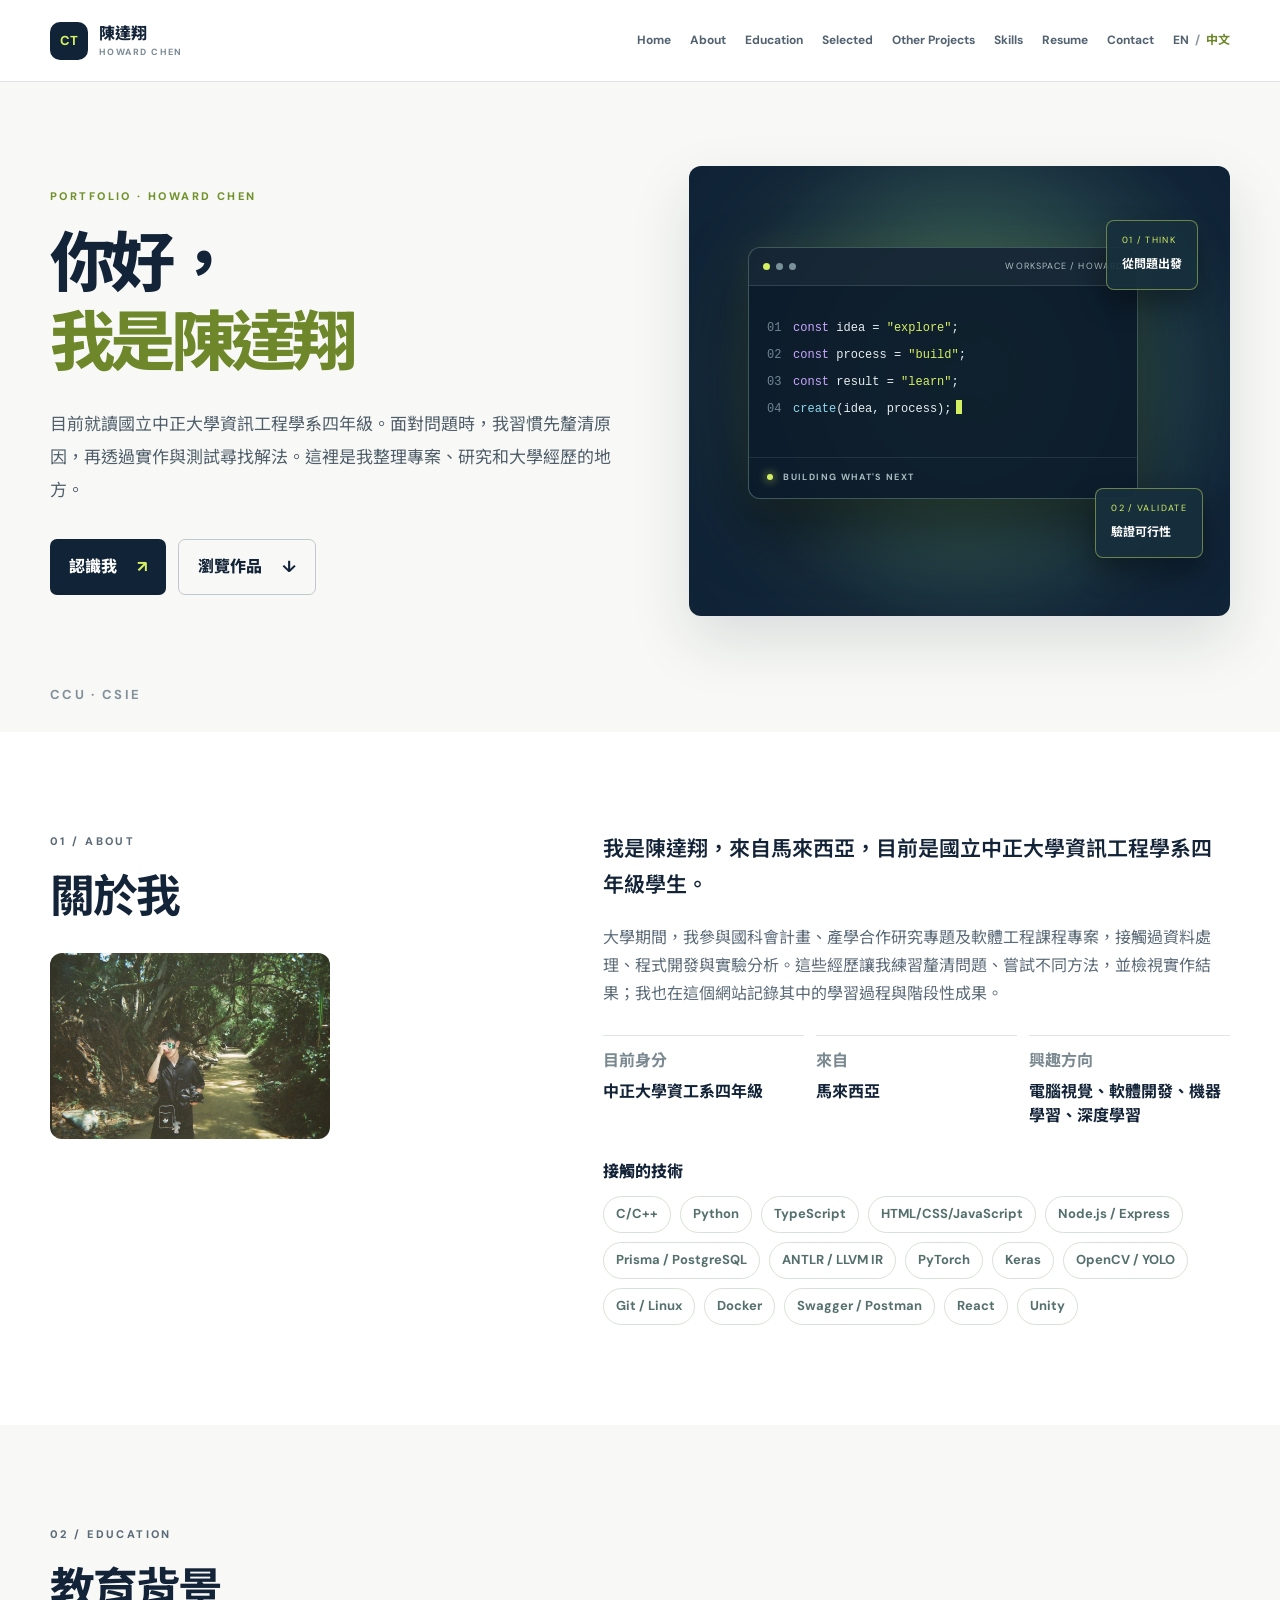
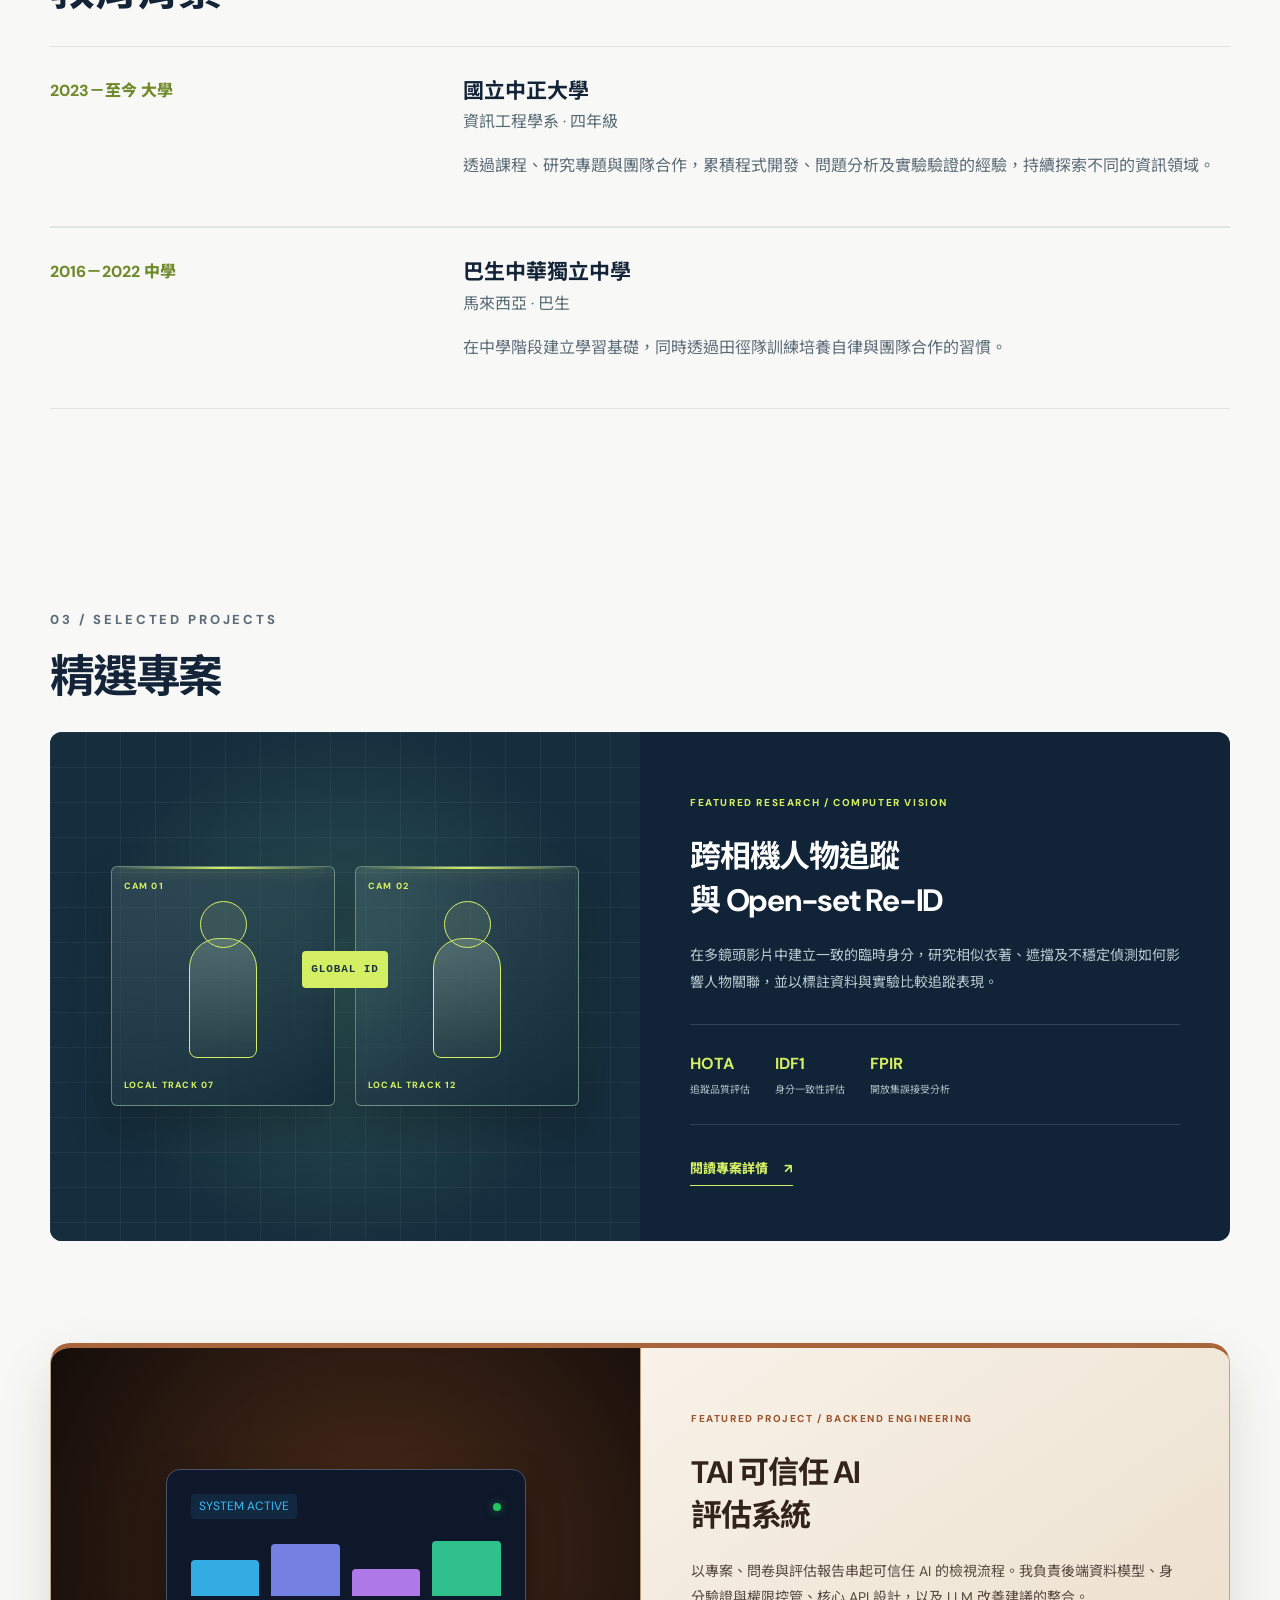
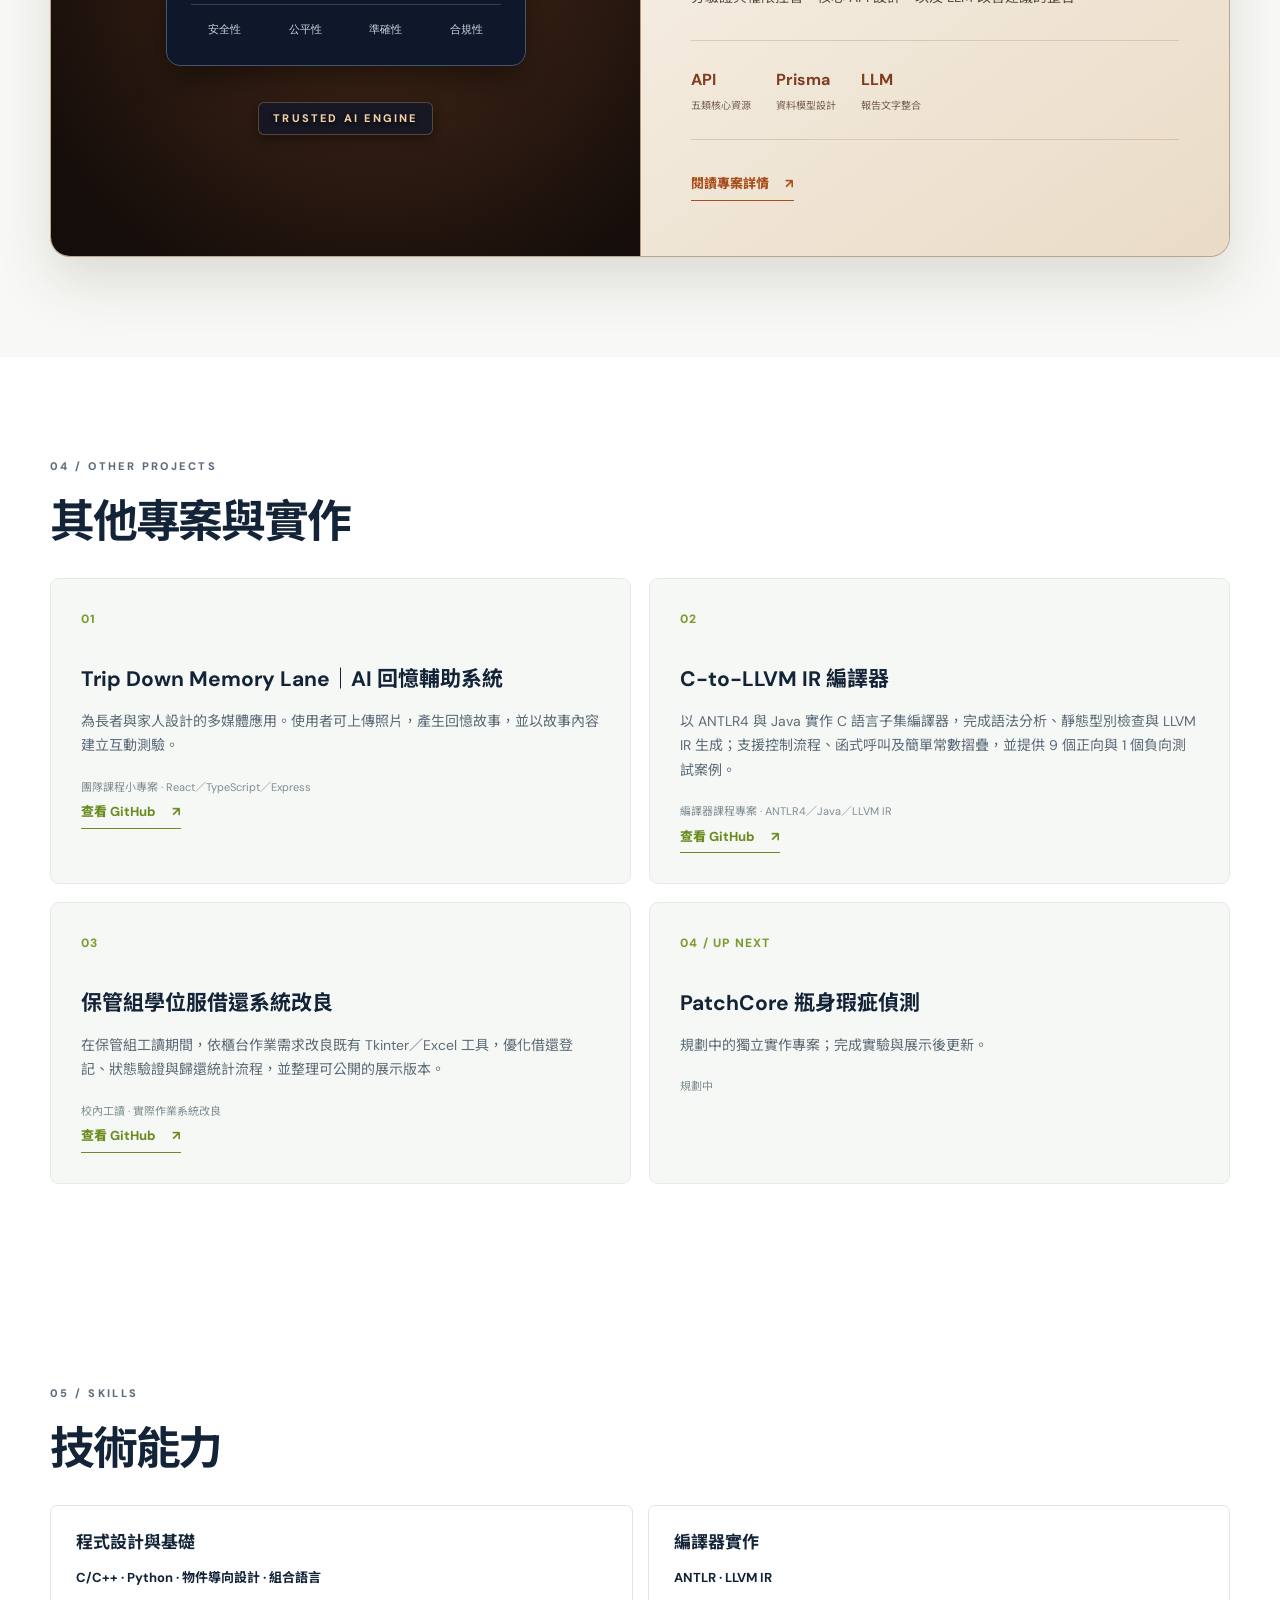
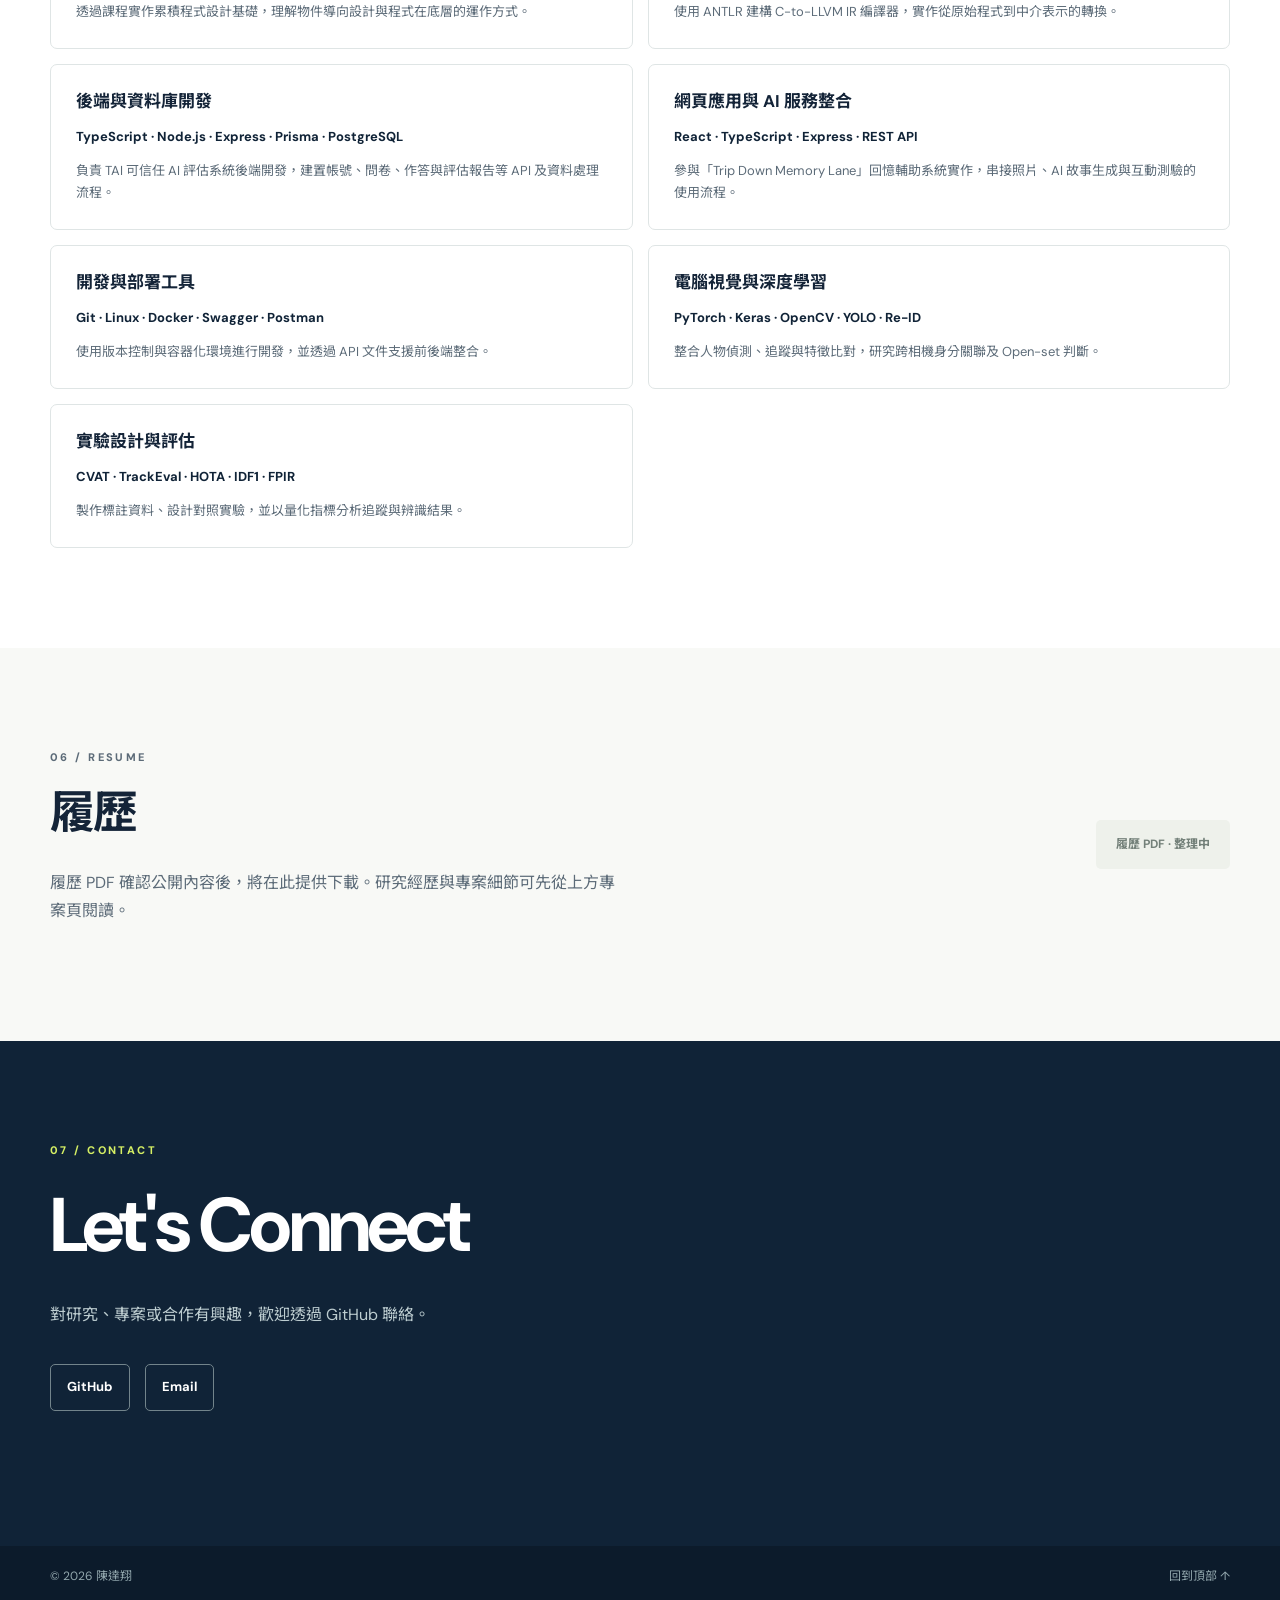
==== commit 561c73b5: "style: refine homepage layout and TAI project card" ====
--- a/index-zh.html
+++ b/index-zh.html
@@ -31,8 +31,8 @@
       <a href="#home">Home</a>
       <a href="#about">About</a>
       <a href="#education">Education</a>
-      <a href="#experience">Experience</a>
-      <a href="#projects">Projects</a>
+      <a href="#projects">Selected</a>
+      <a href="#experience">Other Projects</a>
       <a href="#skills">Skills</a>
       <a href="#resume">Resume</a>
       <a href="#contact">Contact</a>
@@ -176,79 +176,11 @@
       </div>
     </section>
 
-  <section class="section light" id="experience">
-    <div class="wrap">
-      <p class="eyebrow">03 / EXPERIENCE</p>
-      <h2>研究與實作經歷</h2>
-
-      <div class="experience-grid">
-        <article class="card">
-          <span class="card-index">01</span>
-          <h3>跨相機人物追蹤專題 - 國科會計畫</h3>
-          <p>整合 YOLO、ByteTrack／OC-SORT 與 Re-ID，分析身分切換、Gallery 污染及偵測品質對追蹤的影響。</p>
-          <span class="card-note">進行中 · 國科會計畫／產學合作</span>
-        </article>
-
-        <article class="card">
-          <span class="card-index">02</span>
-          <h3>TAI 可信任 AI 評估系統</h3>
-          <p>於軟體工程課程中負責 TAI 可信任 AI 評估系統的<b>後端開發</b>，設計資料庫模型與 Prisma Schema，實作使用者驗證、權限控管及評估流程 API，並整合 LLM 產生改善建議，完成 API 文件、測試與除錯。</p>
-          <span class="card-note">軟體工程課程 · 團隊專案</span>
-          <a class="text-link"
-            href="https://github.com/TAI-trustworthy-ai-lab"
-            target="_blank"
-            rel="noopener noreferrer">
-            查看 GitHub <span>↗</span>
-          </a>
-        </article>
-
-        <article class="card">
-          <span class="card-index">03</span>
-          <h3>Trip Down Memory Lane｜AI 回憶輔助系統</h3>
-          <p>為長者與家人設計的多媒體應用。使用者可上傳照片，產生回憶故事，並以故事內容建立互動測驗。</p>
-          <span class="card-note">團隊課程小專案 · React／TypeScript／Express</span>
-          <a class="text-link"
-            href="https://github.com/TripDownMemoryLane/TripDownMemoryLane-final"
-            target="_blank"
-            rel="noopener noreferrer">
-            查看 GitHub <span>↗</span>
-          </a>
-        </article>
-
-        <article class="card">
-          <span class="card-index">04</span>
-          <h3>C-to-LLVM IR 編譯器</h3>
-          <p>以 ANTLR4 與 Java 實作 C 語言子集編譯器，完成語法分析、靜態型別檢查與 LLVM IR 生成；支援控制流程、函式呼叫及簡單常數摺疊，並提供 9 個正向與 1 個負向測試案例。</p>
-          <span class="card-note">編譯器課程專案 · ANTLR4／Java／LLVM IR</span>
-          <a class="text-link"
-            href="https://github.com/cts0424/c-subset-to-llvm-ir"
-            target="_blank"
-            rel="noopener noreferrer">
-            查看 GitHub <span>↗</span>
-          </a>
-        </article>
-
-        <article class="card">
-          <span class="card-index">05</span>
-          <h3>保管組學位服借還系統改良</h3>
-          <p>在保管組工讀期間，依櫃台作業需求改良既有 Tkinter／Excel 工具，優化借還登記、狀態驗證與歸還統計流程，並整理可公開的展示版本。</p>
-          <span class="card-note">校內工讀 · 實際作業系統改良</span>
-          <a class="text-link"
-            href="https://github.com/cts0424/graduation-gown-return-system"
-            target="_blank"
-            rel="noopener noreferrer">
-            查看 GitHub <span>↗</span>
-          </a>
-        </article>
-      </div>
-    </div>
-  </section>
-
     <section class="section projects-section" id="projects">
       <div class="wrap">
         <div class="section-top">
           <div>
-            <p class="eyebrow">04 / SELECTED PROJECTS</p>
+            <p class="eyebrow">03 / SELECTED PROJECTS</p>
             <h2>精選專案</h2>
           </div>
         </div>
@@ -310,9 +242,11 @@
                   <span style="height: 45%;"></span>
                   <span style="height: 90%;"></span>
                 </div>
-                <div class="tai-metrics-preview">
-                  <span>安全性 98.2%</span>
-                  <span>合規性 100%</span>
+                <div class="tai-metrics-preview tai-bar-labels">
+                  <span>安全性</span>
+                  <span>公平性</span>
+                  <span>準確性</span>
+                  <span>合規性</span>
                 </div>
               </div>
             </div>
@@ -331,18 +265,63 @@
             <a class="text-link" href="projects/tai-zh.html">閱讀專案詳情 <span aria-hidden="true">↗</span></a>
           </div>
         </article>
-
-
-        <div class="upcoming">
-          <span>UP NEXT</span>
-          <div>
-            <h3>PatchCore 瓶身瑕疵偵測</h3>
-            <p>規劃中的獨立實作專案；完成實驗與展示後更新。</p>
-          </div>
-          <span class="status">規劃中</span>
-        </div>
-      </div>
-    </section>
+      </div>
+    </section>
+
+  <section class="section light" id="experience">
+    <div class="wrap">
+      <p class="eyebrow">04 / OTHER PROJECTS</p>
+      <h2>其他專案與實作</h2>
+
+      <div class="experience-grid">
+        <article class="card">
+          <span class="card-index">01</span>
+          <h3>Trip Down Memory Lane｜AI 回憶輔助系統</h3>
+          <p>為長者與家人設計的多媒體應用。使用者可上傳照片，產生回憶故事，並以故事內容建立互動測驗。</p>
+          <span class="card-note">團隊課程小專案 · React／TypeScript／Express</span>
+          <a class="text-link"
+            href="https://github.com/TripDownMemoryLane/TripDownMemoryLane-final"
+            target="_blank"
+            rel="noopener noreferrer">
+            查看 GitHub <span>↗</span>
+          </a>
+        </article>
+
+        <article class="card">
+          <span class="card-index">02</span>
+          <h3>C-to-LLVM IR 編譯器</h3>
+          <p>以 ANTLR4 與 Java 實作 C 語言子集編譯器，完成語法分析、靜態型別檢查與 LLVM IR 生成；支援控制流程、函式呼叫及簡單常數摺疊，並提供 9 個正向與 1 個負向測試案例。</p>
+          <span class="card-note">編譯器課程專案 · ANTLR4／Java／LLVM IR</span>
+          <a class="text-link"
+            href="https://github.com/cts0424/c-subset-to-llvm-ir"
+            target="_blank"
+            rel="noopener noreferrer">
+            查看 GitHub <span>↗</span>
+          </a>
+        </article>
+
+        <article class="card">
+          <span class="card-index">03</span>
+          <h3>保管組學位服借還系統改良</h3>
+          <p>在保管組工讀期間，依櫃台作業需求改良既有 Tkinter／Excel 工具，優化借還登記、狀態驗證與歸還統計流程，並整理可公開的展示版本。</p>
+          <span class="card-note">校內工讀 · 實際作業系統改良</span>
+          <a class="text-link"
+            href="https://github.com/cts0424/graduation-gown-return-system"
+            target="_blank"
+            rel="noopener noreferrer">
+            查看 GitHub <span>↗</span>
+          </a>
+        </article>
+
+        <article class="card">
+          <span class="card-index">04 / UP NEXT</span>
+          <h3>PatchCore 瓶身瑕疵偵測</h3>
+          <p>規劃中的獨立實作專案；完成實驗與展示後更新。</p>
+          <span class="card-note">規劃中</span>
+        </article>
+      </div>
+    </div>
+  </section>
 
     <section class="section light" id="skills">
       <div class="wrap">
--- a/assets/style.css
+++ b/assets/style.css
@@ -2137,4 +2137,15 @@
   }
 
   .featured:not(.tai-featured) .camera::after { display: none; }
-}+}
+/* Align the four TAI labels with the existing animated bars. */
+.tai-featured .tai-metrics-preview.tai-bar-labels {
+  display: grid;
+  grid-template-columns: repeat(4, minmax(0, 1fr));
+  gap: 12px;
+  text-align: center;
+}
+.tai-featured .tai-bar-labels > span {
+  min-width: 0;
+  overflow-wrap: anywhere;
+}
